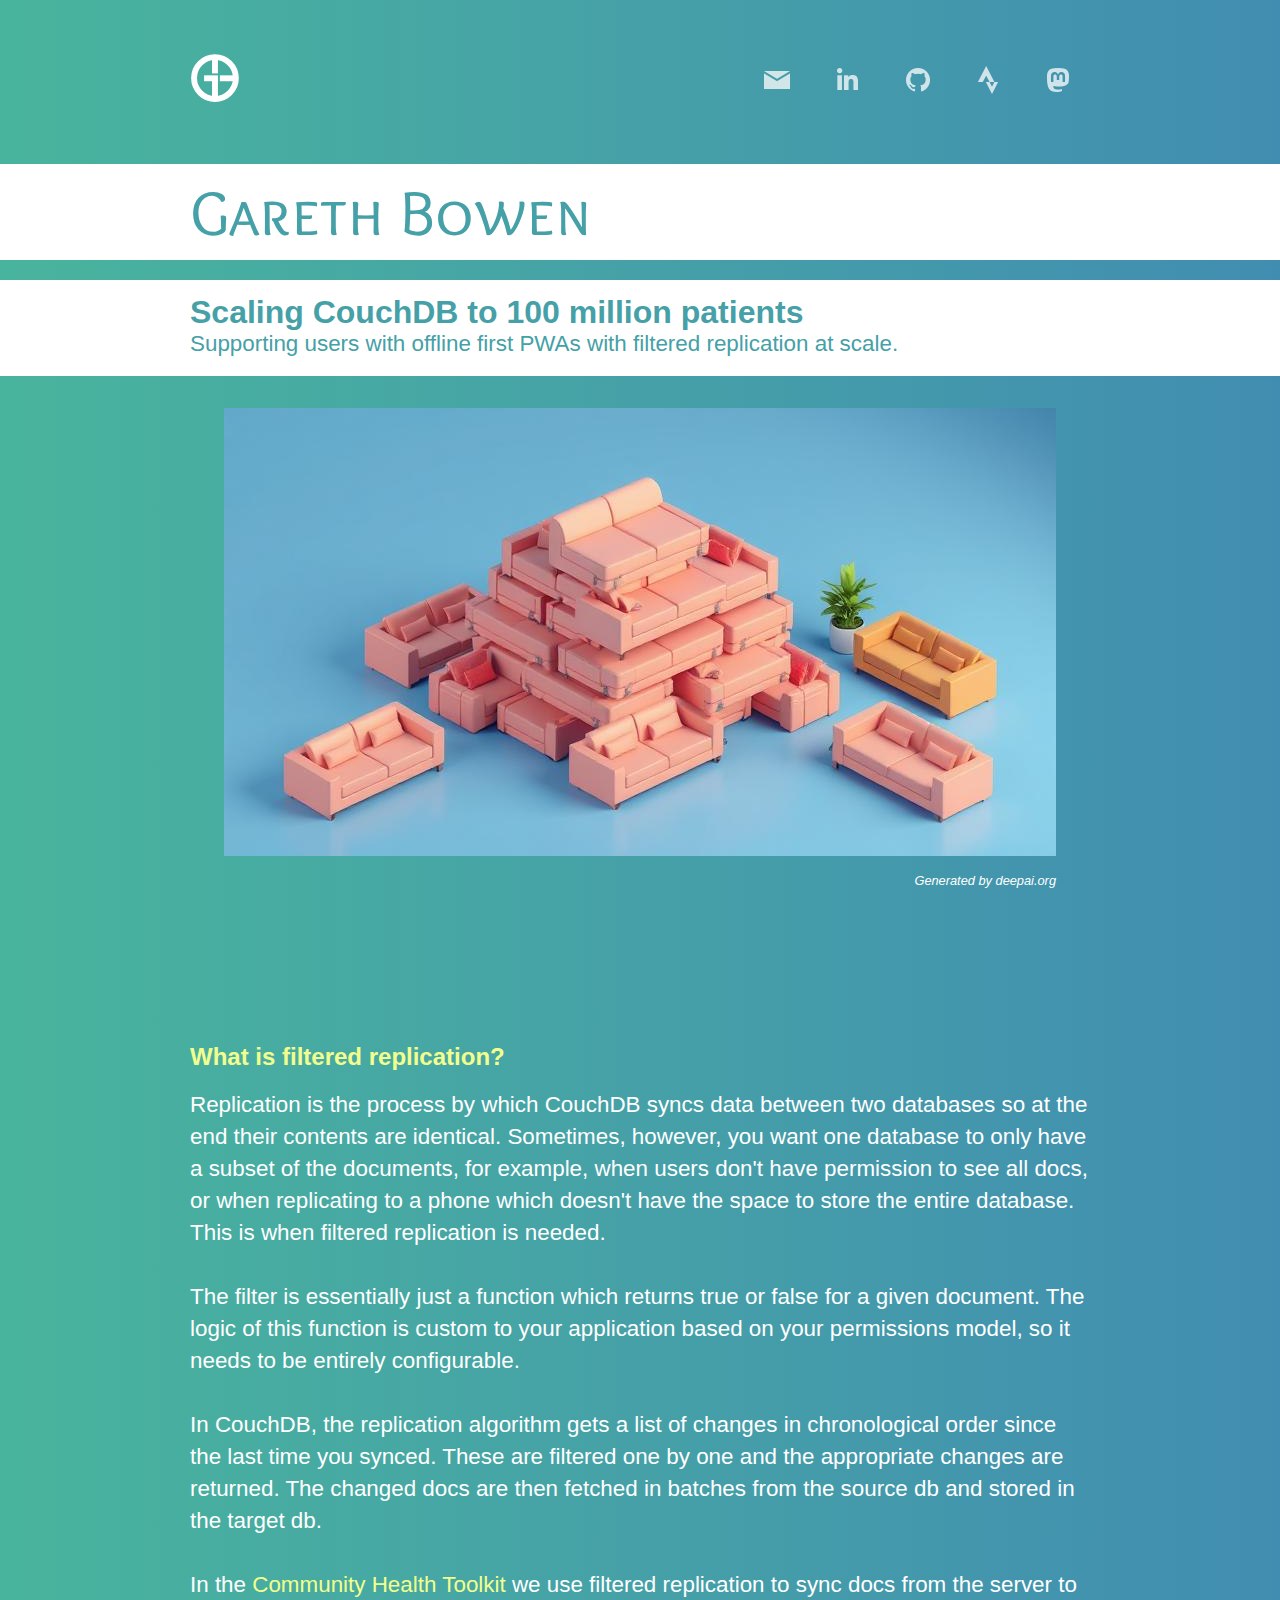
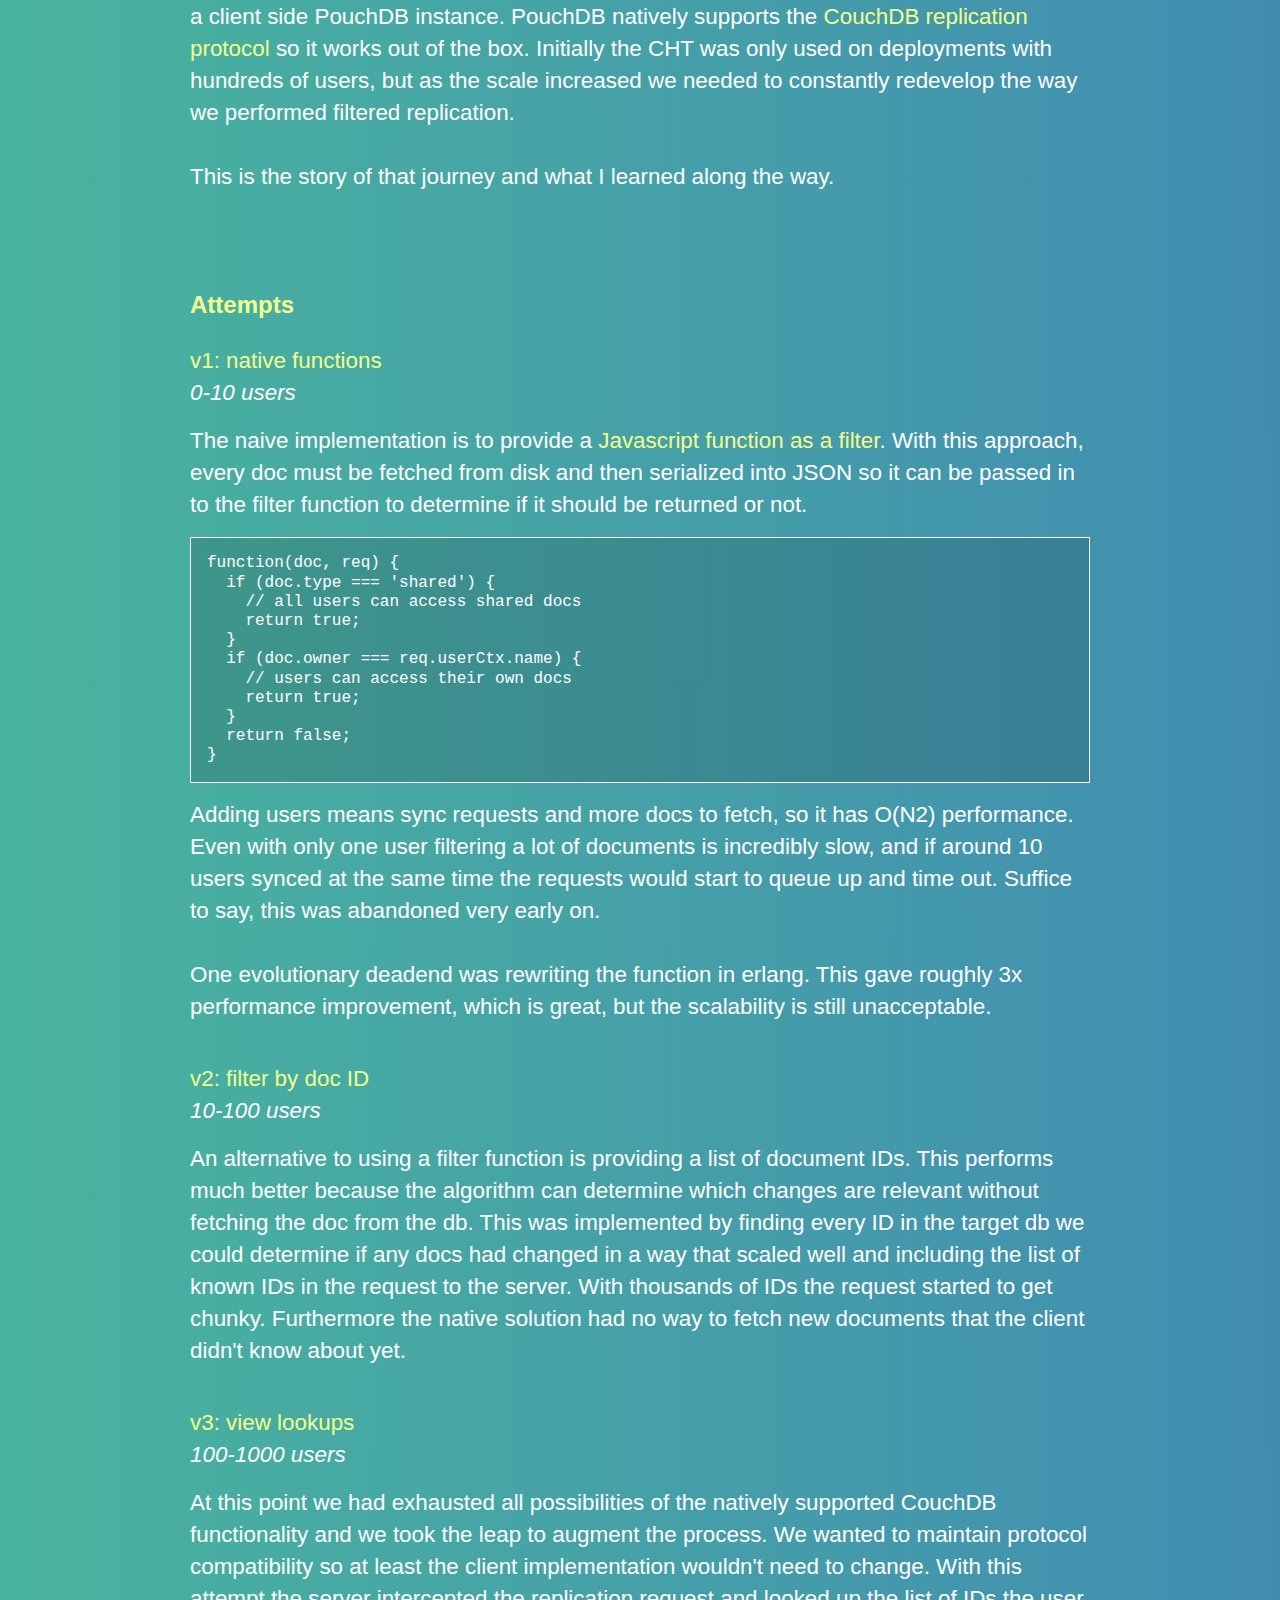
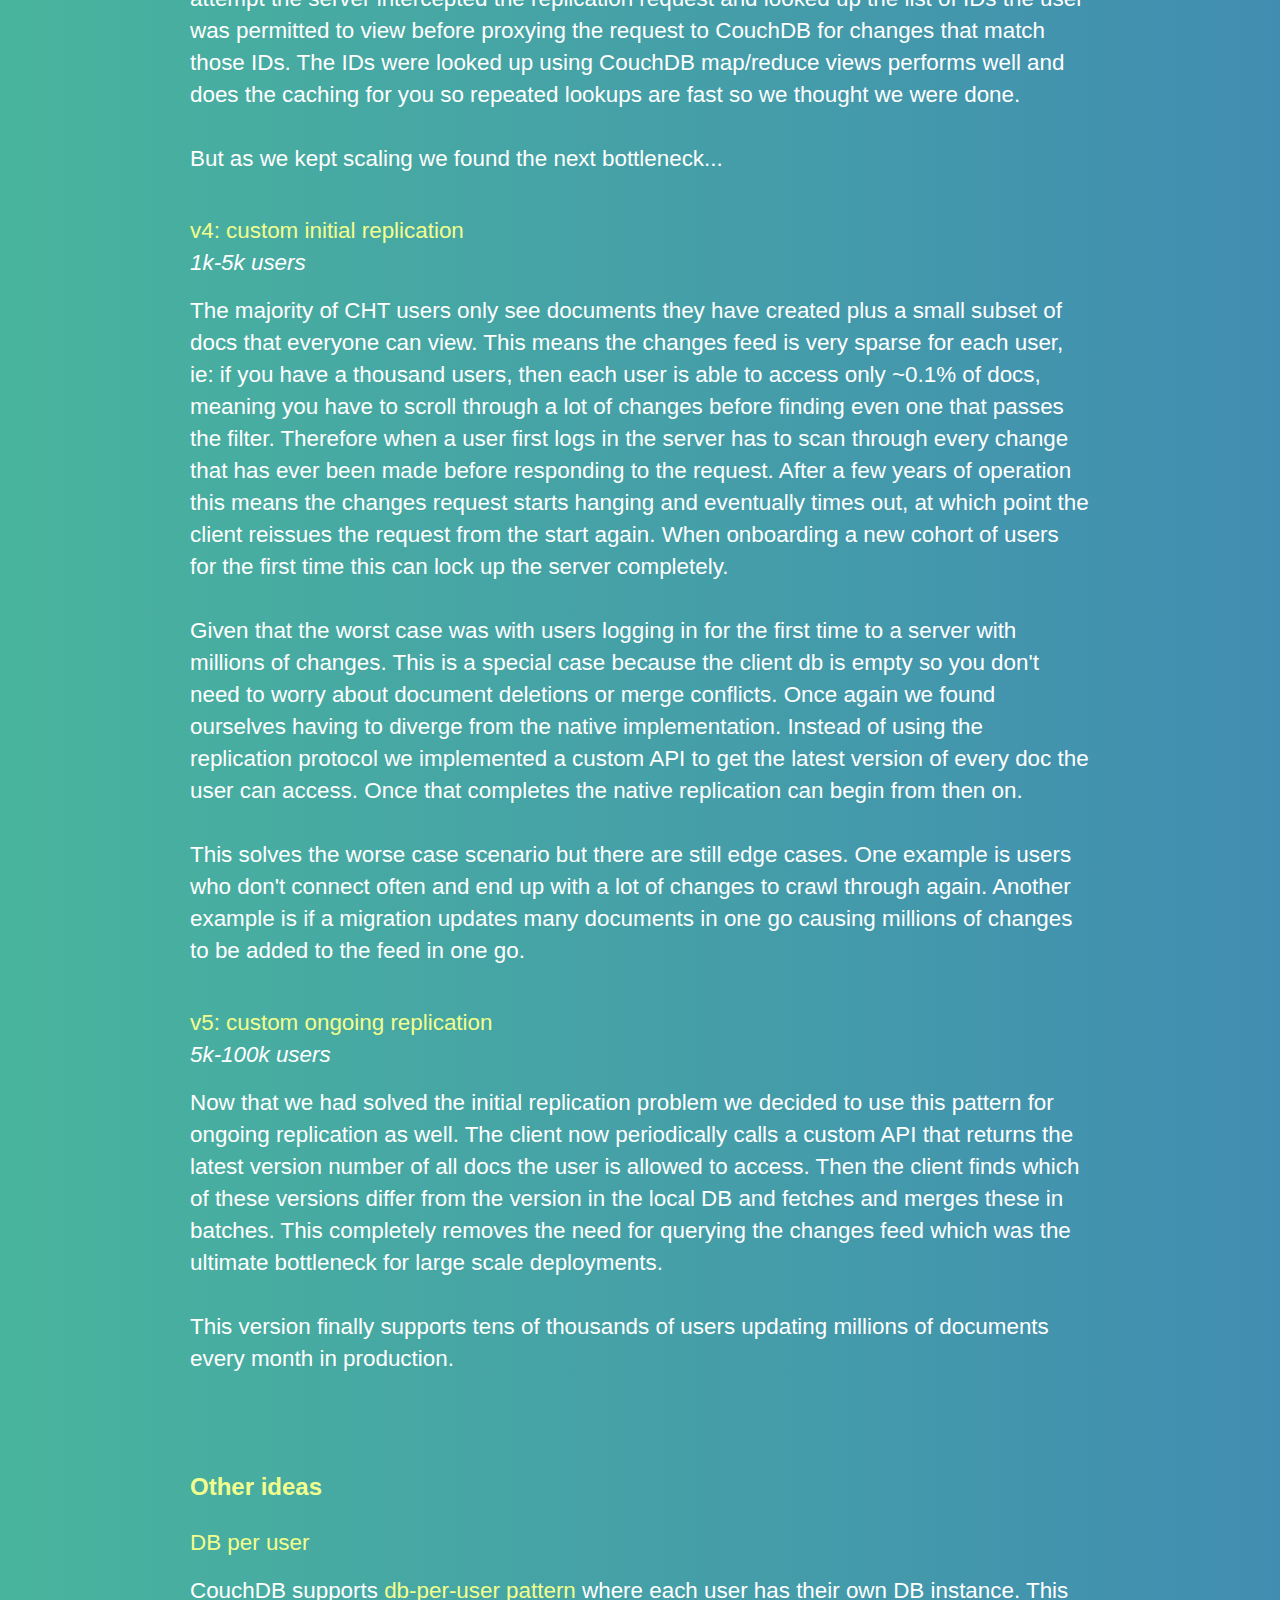
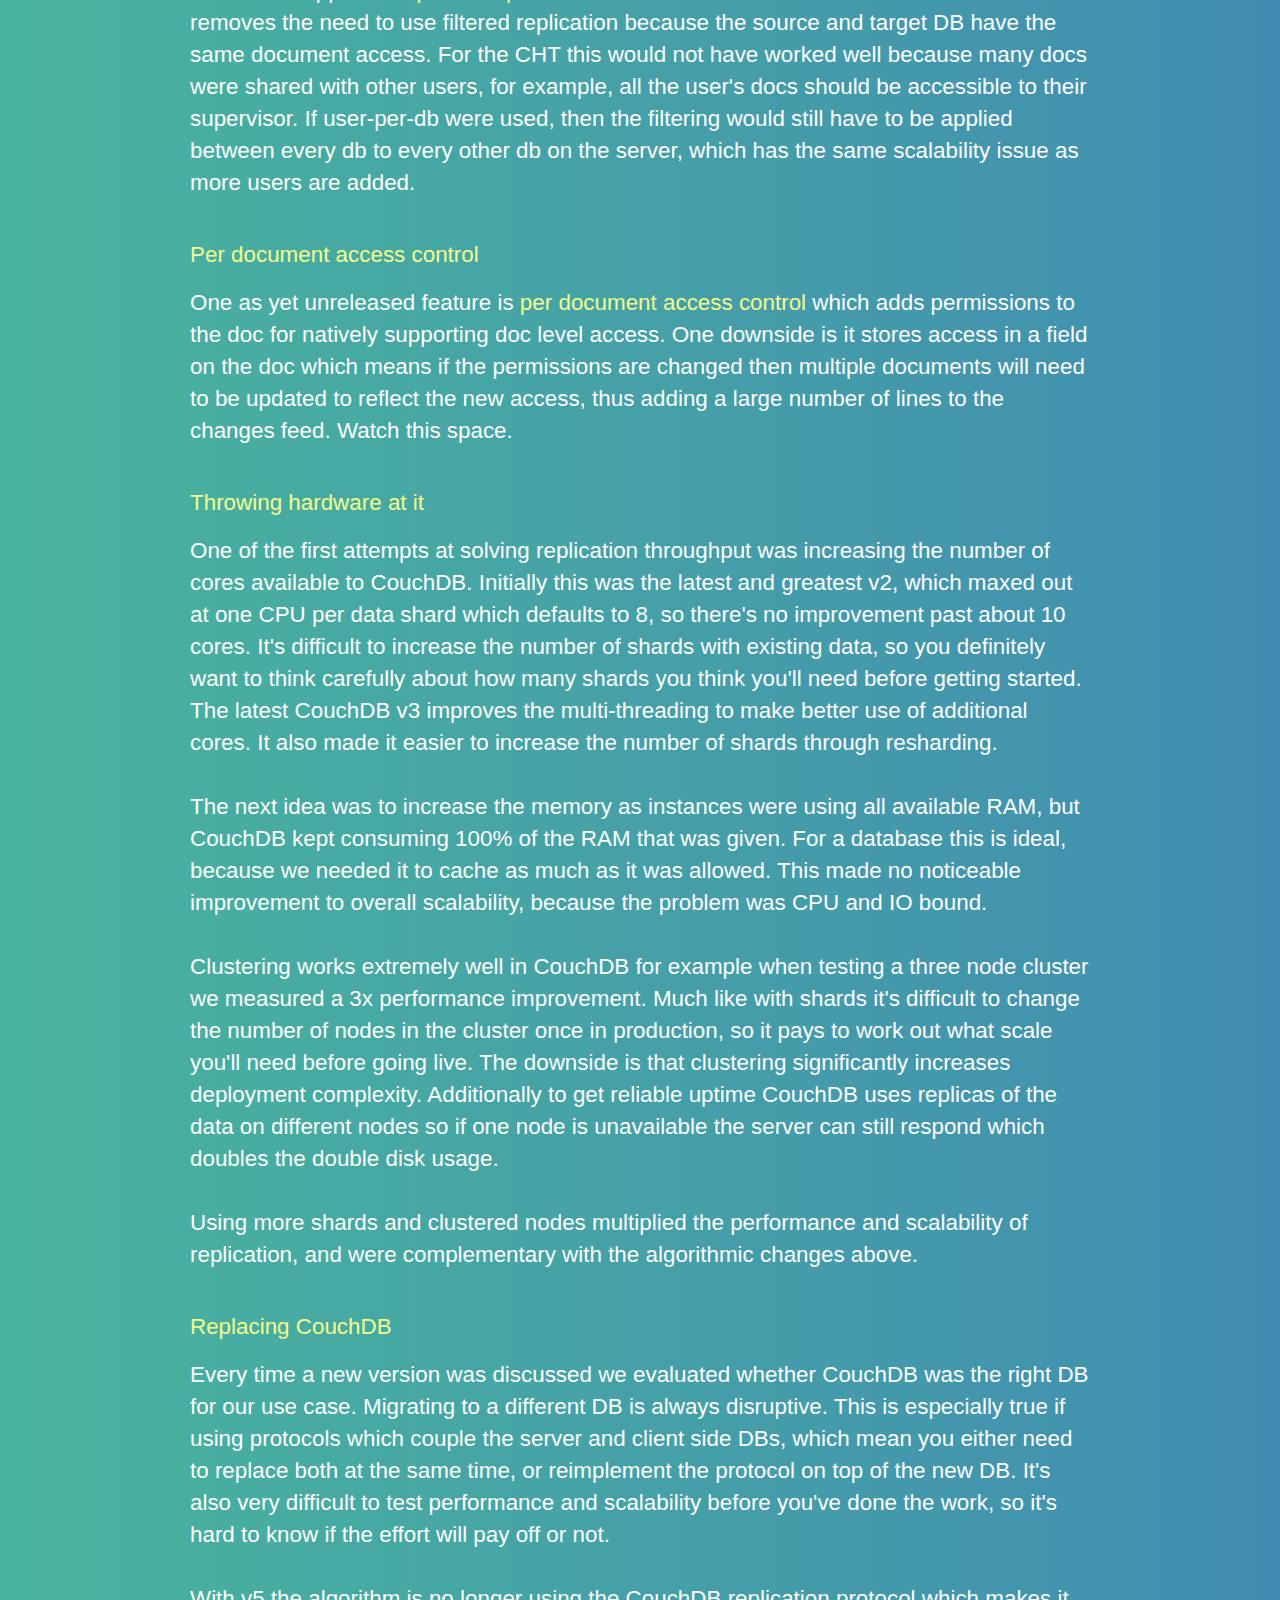
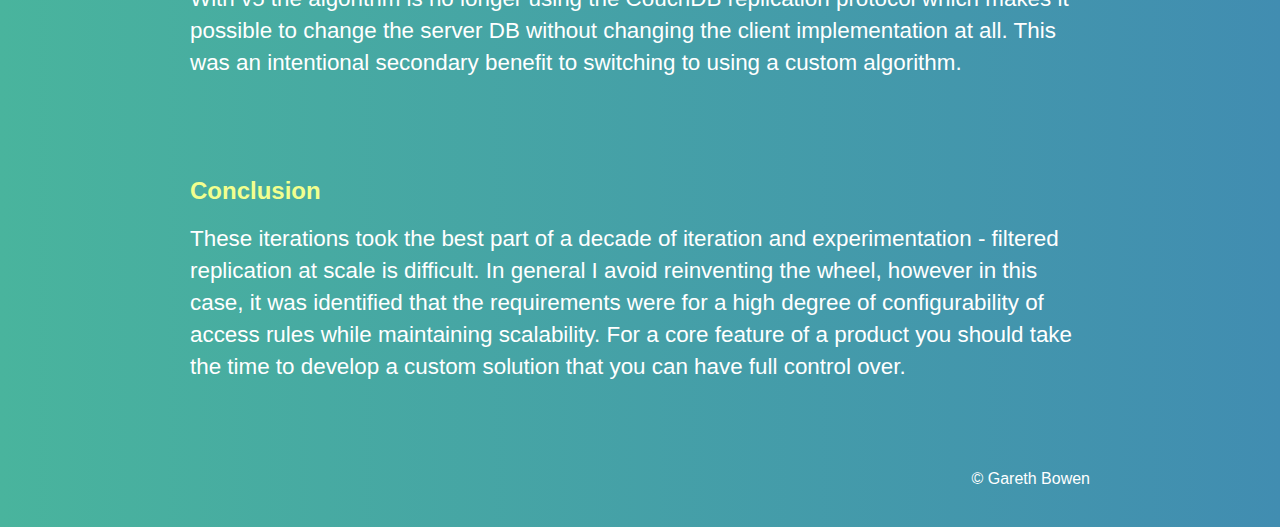
==== couchdb-filtered-replication.html @ 17ed6b32 "added couchdb blog post" ====
<!DOCTYPE html>
<html lang="en">
  <head>
    <meta charset="UTF-8">
    <meta name="viewport" content="width=device-width, initial-scale=1.0">
    <meta http-equiv="X-UA-Compatible" content="ie=edge">
    <title>Scaling CouchDB to 100 million patients - Gareth Bowen</title>
    <link rel="stylesheet" href="./style.css">
    <link rel="apple-touch-icon" sizes="180x180" href="./logo/apple-touch-icon.png">
    <link rel="icon" type="image/png" sizes="32x32" href="./logo/favicon-32x32.png">
    <link rel="icon" type="image/png" sizes="16x16" href="./logo/favicon-16x16.png">
    <link rel="manifest" href="./site.webmanifest">
    <link rel="preconnect" href="https://fonts.googleapis.com">
    <link rel="preconnect" href="https://fonts.gstatic.com" crossorigin>
    <link href="https://fonts.googleapis.com/css2?family=Overlock+SC&display=swap" rel="stylesheet">
  </head>
  <body>
    <div>
      <div class="contact">
        <div class="logo">
          <a href="https://gareth.nz"><img src="./logo/logo-white.svg" alt="Gareth Bowen" width="50" /></a>
        </div>
        <div class="social">
          <ul>
            <li><a href="mailto:gareth@bowenwebdesign.co.nz"><img src="./icons/icons8-email-64.png" width="32" height="32" alt="Email Gareth Bowen"/></a></li>
            <li><a href="https://www.linkedin.com/in/garethjbowen/"><img src="./icons/icons8-linkedin-64.png" width="32" height="32" alt="View Gareth Bowen LinkedIn profile"/></a></li>
            <li><a href="https://github.com/garethbowen"><img src="./icons/icons8-github-64.png" width="32" height="32" alt="See Gareth's software development at GitHub"/></a></li>
            <li><a href="https://www.strava.com/athletes/13372622"><img src="./icons/icons8-strava-64.png" width="32" height="32" alt="Follow Gareth on Strava"/></a></li>
            <li><a href="https://mastodon.nz/@garethbowen"><img src="./icons/icons8-mastodon-64.png" width="32" height="32" alt="Lurking on mastodon"/></a></li>
          </ul>
        </div>
      </div>
    </div>
    <div class="banner">
      <div>
        <h1>Gareth Bowen</h1>
      </div>
    </div>
    <div class="page-title">
      <div>
        <h2>Scaling CouchDB to 100 million patients</h2>
        <p>Supporting users with offline first PWAs with filtered replication at scale.</p>
      </div>
    </div>
    <div class="splash">
      <div>
        <img src="./photos/scaling-couch.jpg" alt="Scaling CouchDB banner">
        <p class="caption">Generated by deepai.org</p>
      </div>
    </div>
    <div>
      <div>
        <a id="what-is-filtered-replication" href="#what-is-filtered-replication"><h3>What is filtered replication?</h3></a>
        <p>Replication is the process by which CouchDB syncs data between two databases so at the end their contents are identical. Sometimes, however, you want one database to only have a subset of the documents, for example, when users don't have permission to see all docs, or when replicating to a phone which doesn't have the space to store the entire database. This is when filtered replication is needed.</p>
        <p>The filter is essentially just a function which returns true or false for a given document. The logic of this function is custom to your application based on your permissions model, so it needs to be entirely configurable.</p>
        <p>In CouchDB, the replication algorithm gets a list of changes in chronological order since the last time you synced. These are filtered one by one and the appropriate changes are returned. The changed docs are then fetched in batches from the source db and stored in the target db.</p>
        <p>In the <a href="https://github.com/medic/cht-core">Community Health Toolkit</a> we use filtered replication to sync docs from the server to a client side PouchDB instance. PouchDB natively supports the <a href="https://docs.couchdb.org/en/stable/replication/protocol.html">CouchDB replication protocol</a> so it works out of the box. Initially the CHT was only used on deployments with hundreds of users, but as the scale increased we needed to constantly redevelop the way we performed filtered replication.</p>
        <p>This is the story of that journey and what I learned along the way.</p>
        
        <a id="attempts" href="#attempts"><h3>Attempts</h3></a>
        
        <a id="native-functions" href="#native-functions"><h4>v1: native functions</h4></a>
        <em>0-10 users</em>
        <p>The naive implementation is to provide a <a href="https://docs.couchdb.org/en/stable/ddocs/ddocs.html#filter-functions">Javascript function as a filter</a>. With this approach, every doc must be fetched from disk and then serialized into JSON so it can be passed in to the filter function to determine if it should be returned or not.</p>
        <pre>function(doc, req) {
  if (doc.type === 'shared') {
    // all users can access shared docs
    return true;
  }
  if (doc.owner === req.userCtx.name) {
    // users can access their own docs
    return true;
  }
  return false;
}</pre>
        <p>Adding users means sync requests and more docs to fetch, so it has O(N2) performance. Even with only one user filtering a lot of documents is incredibly slow, and if around 10 users synced at the same time the requests would start to queue up and time out. Suffice to say, this was abandoned very early on.</p>
        <p>One evolutionary deadend was rewriting the function in erlang. This gave roughly 3x performance improvement, which is great, but the scalability is still unacceptable.</p>
        
        <a id="filter-by-doc-id" href="#filter-by-doc-id"><h4>v2: filter by doc ID</h4></a>
        <em>10-100 users</em>
        <p>An alternative to using a filter function is providing a list of document IDs. This performs much better because the algorithm can determine which changes are relevant without fetching the doc from the db. This was implemented by finding every ID in the target db we could determine if any docs had changed in a way that scaled well and including the list of known IDs in the request to the server. With thousands of IDs the request started to get chunky. Furthermore the native solution had no way to fetch new documents that the client didn't know about yet.</p>
                
        <a id="view-lookups" href="#view-lookups"><h4>v3: view lookups</h4></a>
        <em>100-1000 users</em>
        <p>At this point we had exhausted all possibilities of the natively supported CouchDB functionality and we took the leap to augment the process. We wanted to maintain protocol compatibility so at least the client implementation wouldn't need to change. With this attempt the server intercepted the replication request and looked up the list of IDs the user was permitted to view before proxying the request to CouchDB for changes that match those IDs. The IDs were looked up using CouchDB map/reduce views performs well and does the caching for you so repeated lookups are fast so we thought we were done.</p>
        <p>But as we kept scaling we found the next bottleneck...</p>
                
        <a id="custom-initial-replication" href="#custom-initial-replication"><h4>v4: custom initial replication</h4></a>
        <em>1k-5k users</em>
        <p>The majority of CHT users only see documents they have created plus a small subset of docs that everyone can view. This means the changes feed is very sparse for each user, ie: if you have a thousand  users, then each user is able to access only ~0.1% of docs, meaning you have to scroll through a lot of changes before finding even one that passes the filter. Therefore when a user first logs in the server has to scan through every change that has ever been made before responding to the request. After a few years of operation this means the changes request starts hanging and eventually times out, at which point the client reissues the request from the start again. When onboarding a new cohort of users for the first time this can lock up the server completely.</p>
        <p>Given that the worst case was with users logging in for the first time to a server with millions of changes. This is a special case because the client db is empty so you don't need to worry about document deletions or merge conflicts. Once again we found ourselves having to diverge from the native implementation. Instead of using the replication protocol we implemented a custom API to get the latest version of every doc the user can access. Once that completes the native replication can begin from then on.</p>
        <p>This solves the worse case scenario but there are still edge cases. One example is users who don't connect often and end up with a lot of changes to crawl through again. Another example is if a migration updates many documents in one go causing millions of changes to be added to the feed in one go.</p>
        
        <a id="custom-ongoing-replication" href="#custom-ongoing-replication"><h4>v5: custom ongoing replication</h4></a>
        <em>5k-100k users</em>
        <p>Now that we had solved the initial replication problem we decided to use this pattern for ongoing replication as well. The client now periodically calls a custom API that returns the latest version number of all docs the user is allowed to access. Then the client finds which of these versions differ from the version in the local DB and fetches and merges these in batches. This completely removes the need for querying the changes feed which was the ultimate bottleneck for large scale deployments.</p>
        <p>This version finally supports tens of thousands of users updating millions of documents every month in production.</p>

        <a id="other-ideas" href="#other-ideas"><h3>Other ideas</h3></a>
        
        <a id="db-per-user" href="#db-per-user"><h4>DB per user</h4></a>
        <p>CouchDB supports <a href="https://docs.couchdb.org/en/stable/config/couch-peruser.html">db-per-user pattern</a> where each user has their own DB instance. This removes the need to use filtered replication because the source and target DB have the same document access. For the CHT this would not have worked well because many docs were shared with other users, for example, all the user's docs should be accessible to their supervisor. If user-per-db were used, then the filtering would still have to be applied between every db to every other db on the server, which has the same scalability issue as more users are added.</p>

        <a id="per-document-access-control" href="#per-document-access-control"><h4>Per document access control</h4></a>
        <p>One as yet unreleased feature is <a href="https://github.com/apache/couchdb/issues/1524">per document access control</a> which adds permissions to the doc for natively supporting doc level access. One downside is it stores access in a field on the doc which means if the permissions are changed then multiple documents will need to be updated to reflect the new access, thus adding a large number of lines to the changes feed. Watch this space.</p>

        <a id="throwing-hardware-at-it" href="#throwing-hardware-at-it"><h4>Throwing hardware at it</h4></a>
        <p>One of the first attempts at solving replication throughput was increasing the number of cores available to CouchDB. Initially this was the latest and greatest v2, which maxed out at one CPU per data shard which defaults to 8, so there's no improvement past about 10 cores. It's difficult to increase the number of shards with existing data, so you definitely want to think carefully about how many shards you think you'll need before getting started. The latest CouchDB v3 improves the multi-threading to make better use of additional cores. It also made it easier to increase the number of shards through resharding.</p>
        <p>The next idea was to increase the memory as instances were using all available RAM, but CouchDB kept consuming 100% of the RAM that was given. For a database this is ideal, because we needed it to cache as much as it was allowed. This made no noticeable improvement to overall scalability, because the problem was CPU and IO bound.</p>
        <p>Clustering works extremely well in CouchDB for example when testing a three node cluster we measured a 3x performance improvement. Much like with shards it's difficult to change the number of nodes in the cluster once in production, so it pays to work out what scale you'll need before going live. The downside is that clustering significantly increases deployment complexity. Additionally to get reliable uptime CouchDB uses replicas of the data on different nodes so if one node is unavailable the server can still respond which doubles the double disk usage.</p>
        <p>Using more shards and clustered nodes multiplied the performance and scalability of replication, and were complementary with the algorithmic changes above.</p>

        <a id="replacing-couchdb" href="#replacing-couchdb"><h4>Replacing CouchDB</h4></a>
        <p>Every time a new version was discussed we evaluated whether CouchDB was the right DB for our use case. Migrating to a different DB is always disruptive. This is especially true if using protocols which couple the server and client side DBs, which mean you either need to replace both at the same time, or reimplement the protocol on top of the new DB. It's also very difficult to test performance and scalability before you've done the work, so it's hard to know if the effort will pay off or not.</p>
        <p>With v5 the algorithm is no longer using the CouchDB replication protocol which makes it possible to change the server DB without changing the client implementation at all. This was an intentional secondary benefit to switching to using a custom algorithm.</p>

        <a id="conclusion" href="#conclusion"><h3>Conclusion</h3></a>
        <p>These iterations took the best part of a decade of iteration and experimentation - filtered replication at scale is difficult. In general I avoid reinventing the wheel, however in this case, it was identified that the requirements were for a high degree of configurability of access rules while maintaining scalability. For a core feature of a product you should take the time to develop a custom solution that you can have full control over.</p>
      </div>
    </div>
    <div class="footer">
      <div>
        &copy; Gareth Bowen
      </div>
    </div>
  </body>
</html>
---- style.css ----
html, body, div, span, applet, object, iframe,
h1, h2, h3, h4, h5, h6, p, blockquote, pre,
a, abbr, acronym, address, big, cite, code,
del, dfn, em, img, ins, kbd, q, s, samp,
small, strike, strong, sub, sup, tt, var,
b, u, i, center,
dl, dt, dd, ol, ul, li,
fieldset, form, label, legend,
table, caption, tbody, tfoot, thead, tr, th, td,
article, aside, canvas, details, embed, 
figure, figcaption, footer, header, hgroup, 
menu, nav, output, ruby, section, summary,
time, mark, audio, video {
	margin: 0;
	padding: 0;
	border: 0;
	font-size: 100%;
	font: inherit;
	vertical-align: baseline;
}
/* HTML5 display-role reset for older browsers */
article, aside, details, figcaption, figure, 
footer, header, hgroup, menu, nav, section {
	display: block;
}
body {
	line-height: 1;
}
ol, ul {
	list-style: none;
}
blockquote, q {
	quotes: none;
}
blockquote:before, blockquote:after,
q:before, q:after {
	content: '';
	content: none;
}
table {
	border-collapse: collapse;
	border-spacing: 0;
}

body {
  font-family: 'Lucida Sans', 'Lucida Sans Regular', 'Lucida Grande', 'Lucida Sans Unicode', Geneva, Verdana, sans-serif;
  line-height: 2rem;
  font-size: 1.4rem;
  background: #45A0A7;
  background: linear-gradient(90deg, #49B49D 0%, #418DB1 100%);
  color: #FFF;
}

.banner h1 {
  font-size: 4rem;
  font-family: "Overlock SC", serif;
  font-weight: 400;
  font-style: normal;
}

a {
  color: #f2ff8e;
}

h2,
h3 {
  font-weight: bold;
}

h2 {
  margin-top: 2rem;
  font-size: 2rem;
}

h3 {
  margin-top: 5rem;
  font-size: 1.5rem;
}

h4 {
  margin-top: 1.5rem;
}

em {
  font-style: italic;
}

pre {
  background-color: #0002;
  font-family: 'Courier New', Courier, monospace;
  padding: 1rem;
  font-size: 1rem;
  line-height: 1.2rem;
  border: 1px solid #fff;
  overflow-x: scroll;
}

a {
  text-decoration: none;
  outline : none;
}

a:hover {
  text-decoration: underline;
}

p,
ul {
  padding: 1rem 0;
}

body > div > div {
  max-width: 900px;
  margin: 0 auto;
  padding: 2rem;
}

div.banner,
div.page-title {
  background-color: #FFF;
  color: #45A0A7;
}

.section {
  border-top: 10px solid #fff;
}

div.page-title {
  margin-top: 20px;
}

div.page-title > div {
  padding: 1rem 2rem;
}

div.page-title h2 {
  margin-top: 0;
}

div.page-title p {
  padding: 0;
}

.full-width div {
  margin: 0;
  padding: 0;
  line-height: 0;
  max-width: 100%;
  max-height: 400px;
  overflow: hidden;
}

.full-width img {
  max-width: 100%;
}

.splash {
  text-align: center;
}

.splash > div {
  display: inline-block;
}

.splash img {
  max-width: 100%;
}

.splash .caption {
  font-style: italic;
  font-size: 0.8rem;
  text-align: right;
  padding: 0;
}

.contact {
  display: flex;
  justify-content: space-between;
  flex-wrap: wrap;
  align-items: center;
}

.social {
  text-align: right;
  padding: 0;
  line-height: 1;
}

.social li {
  display: inline-block;
}

.social img {
  opacity: 75%;
  margin: 1rem;
}

.social a:hover img {
  transition: all 200ms ease;
  opacity: 100%;
}

.footer {
  text-align: right;
  font-size: 1rem;
}

@media (max-width: 500px) {
  body > div > div {
    padding: 1rem;
  }
  body > div.banner > div {
    padding: 2rem 1rem;
  }
  .banner h1 {
    font-size: 3rem;
  }
  .social img {
    margin: 0.4rem;
  }
}
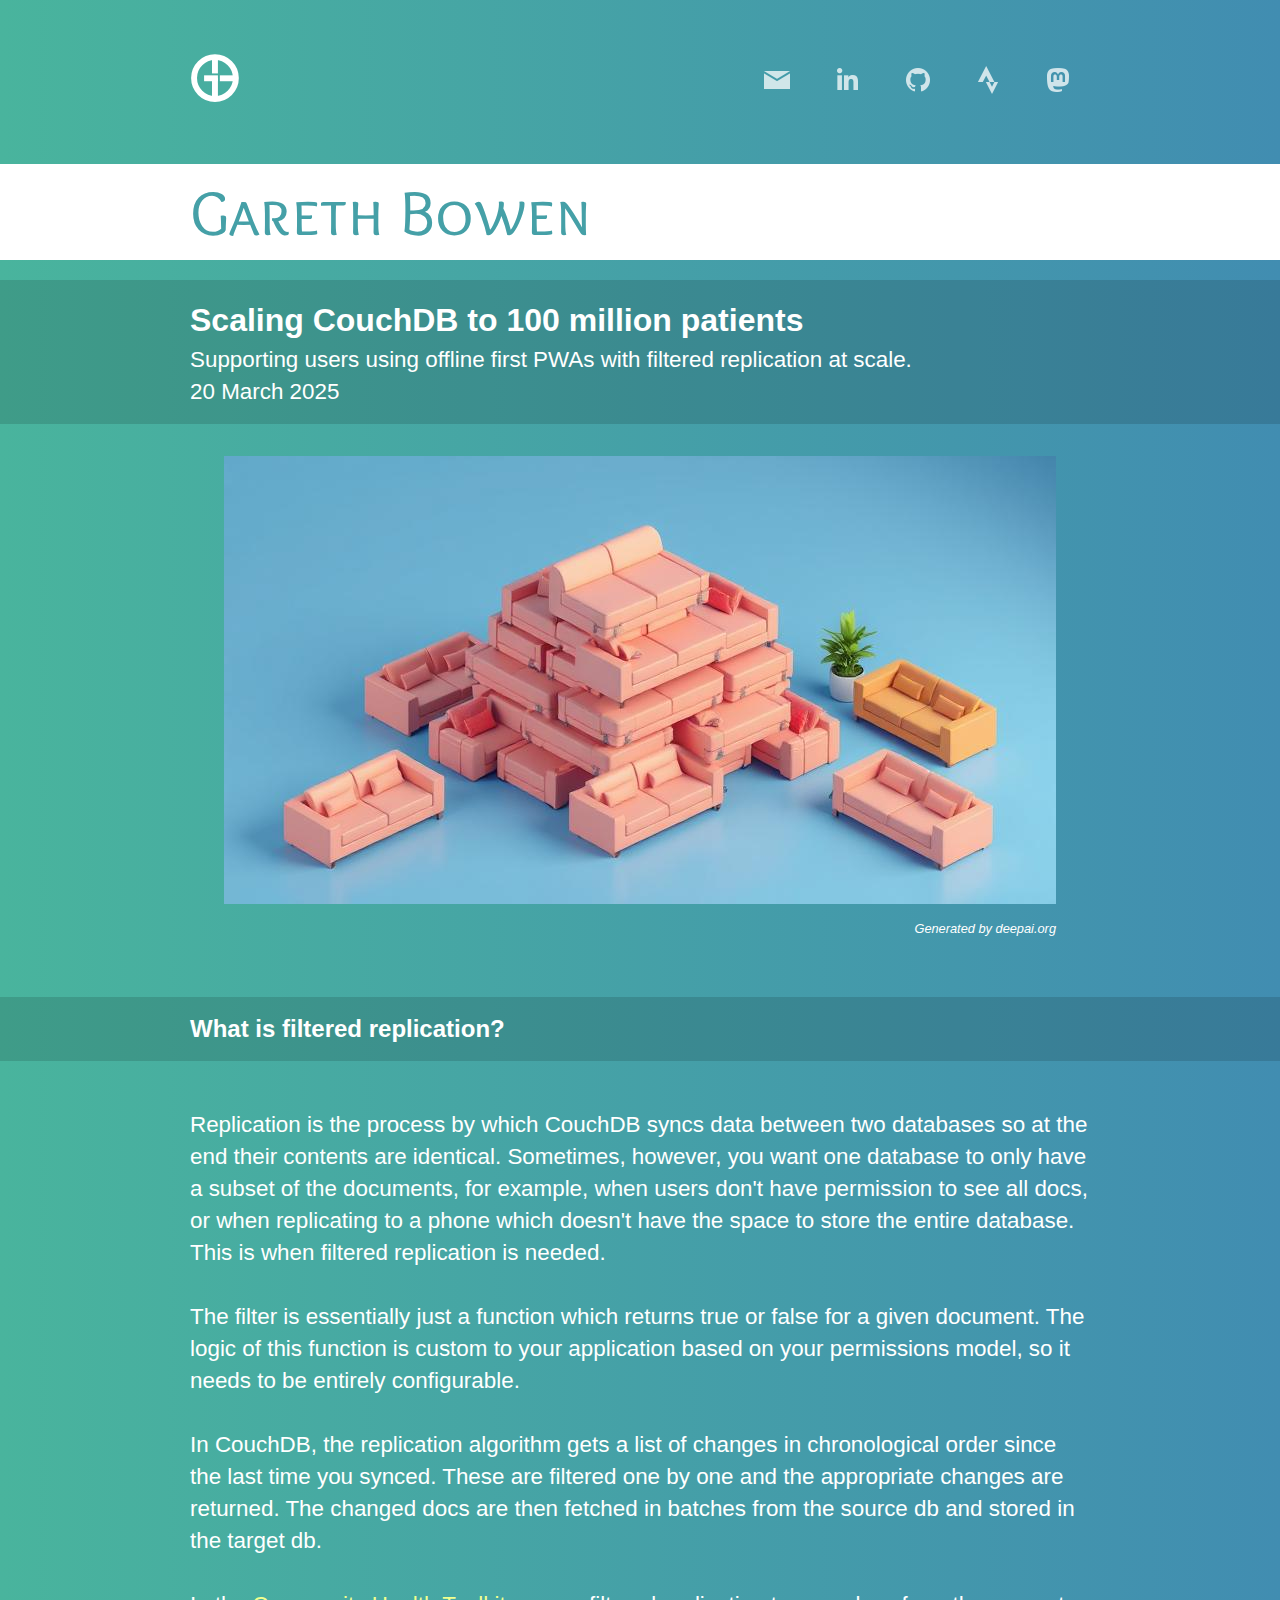
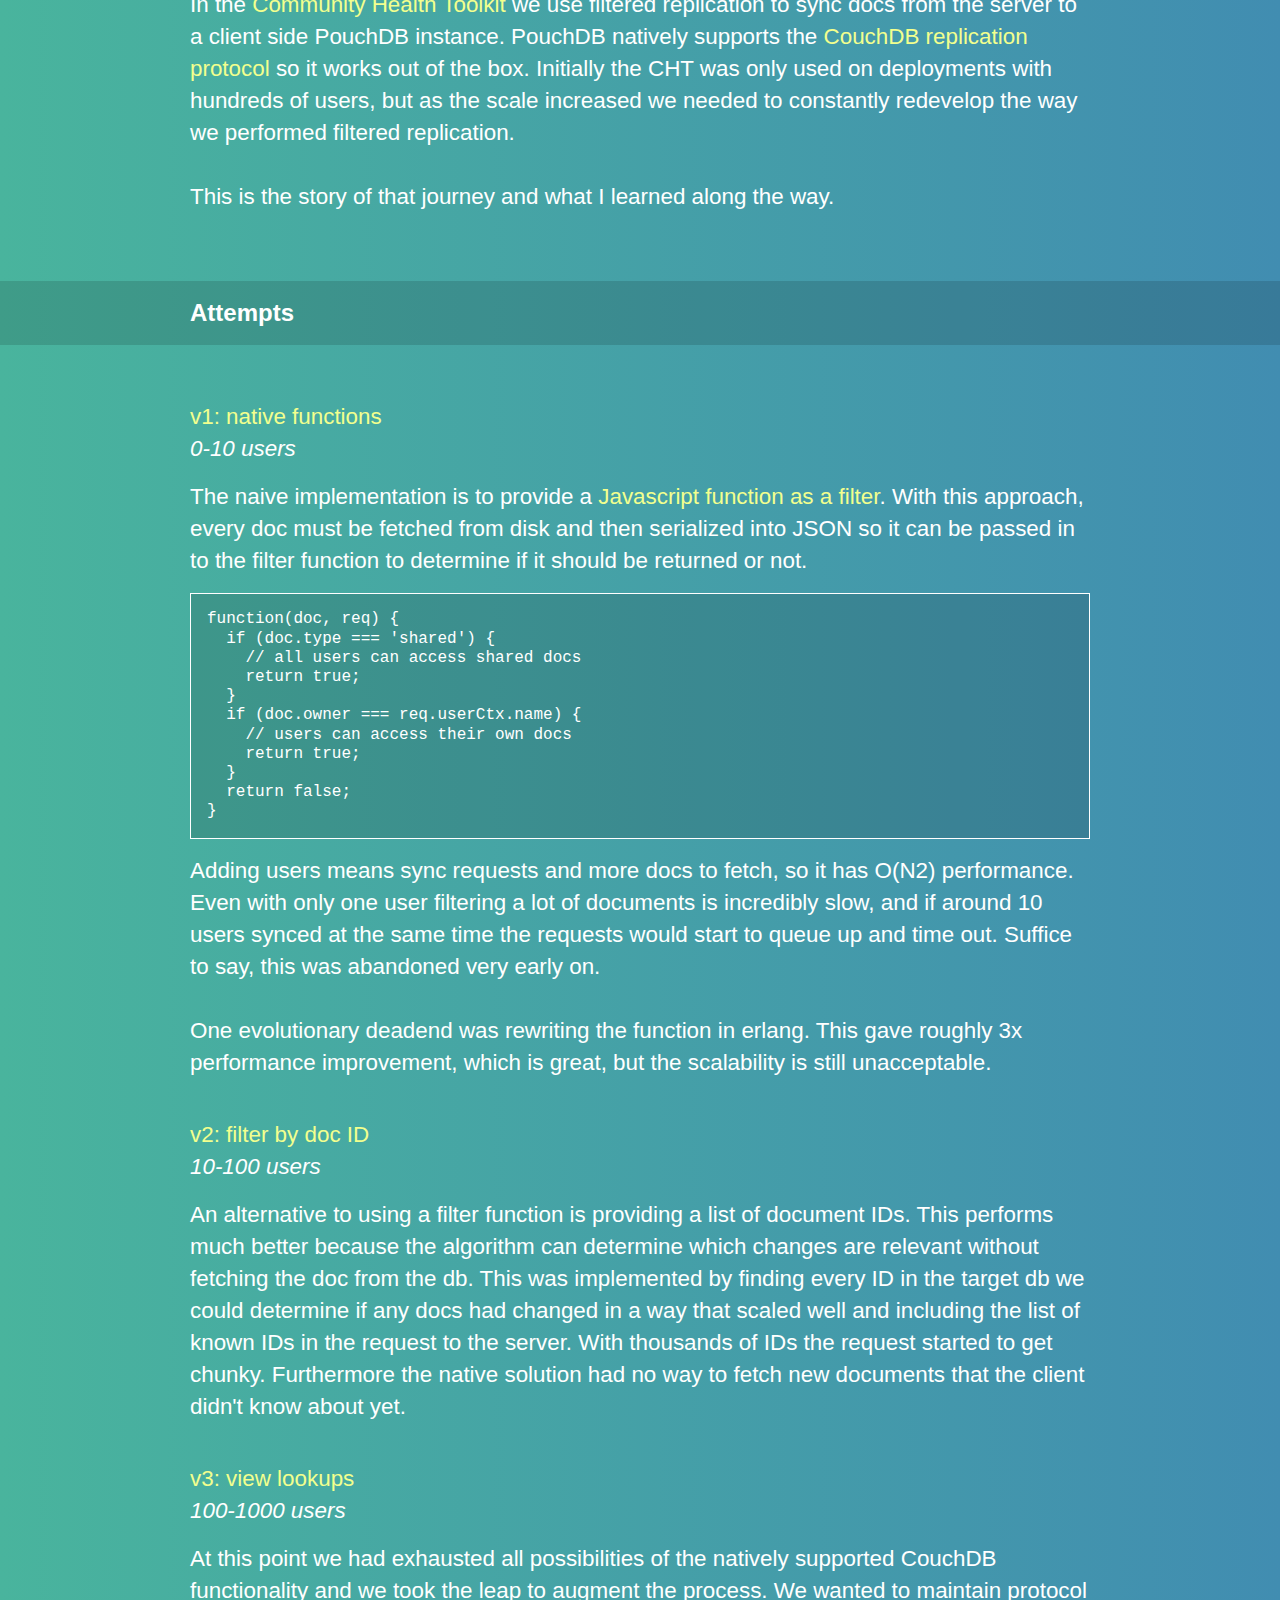
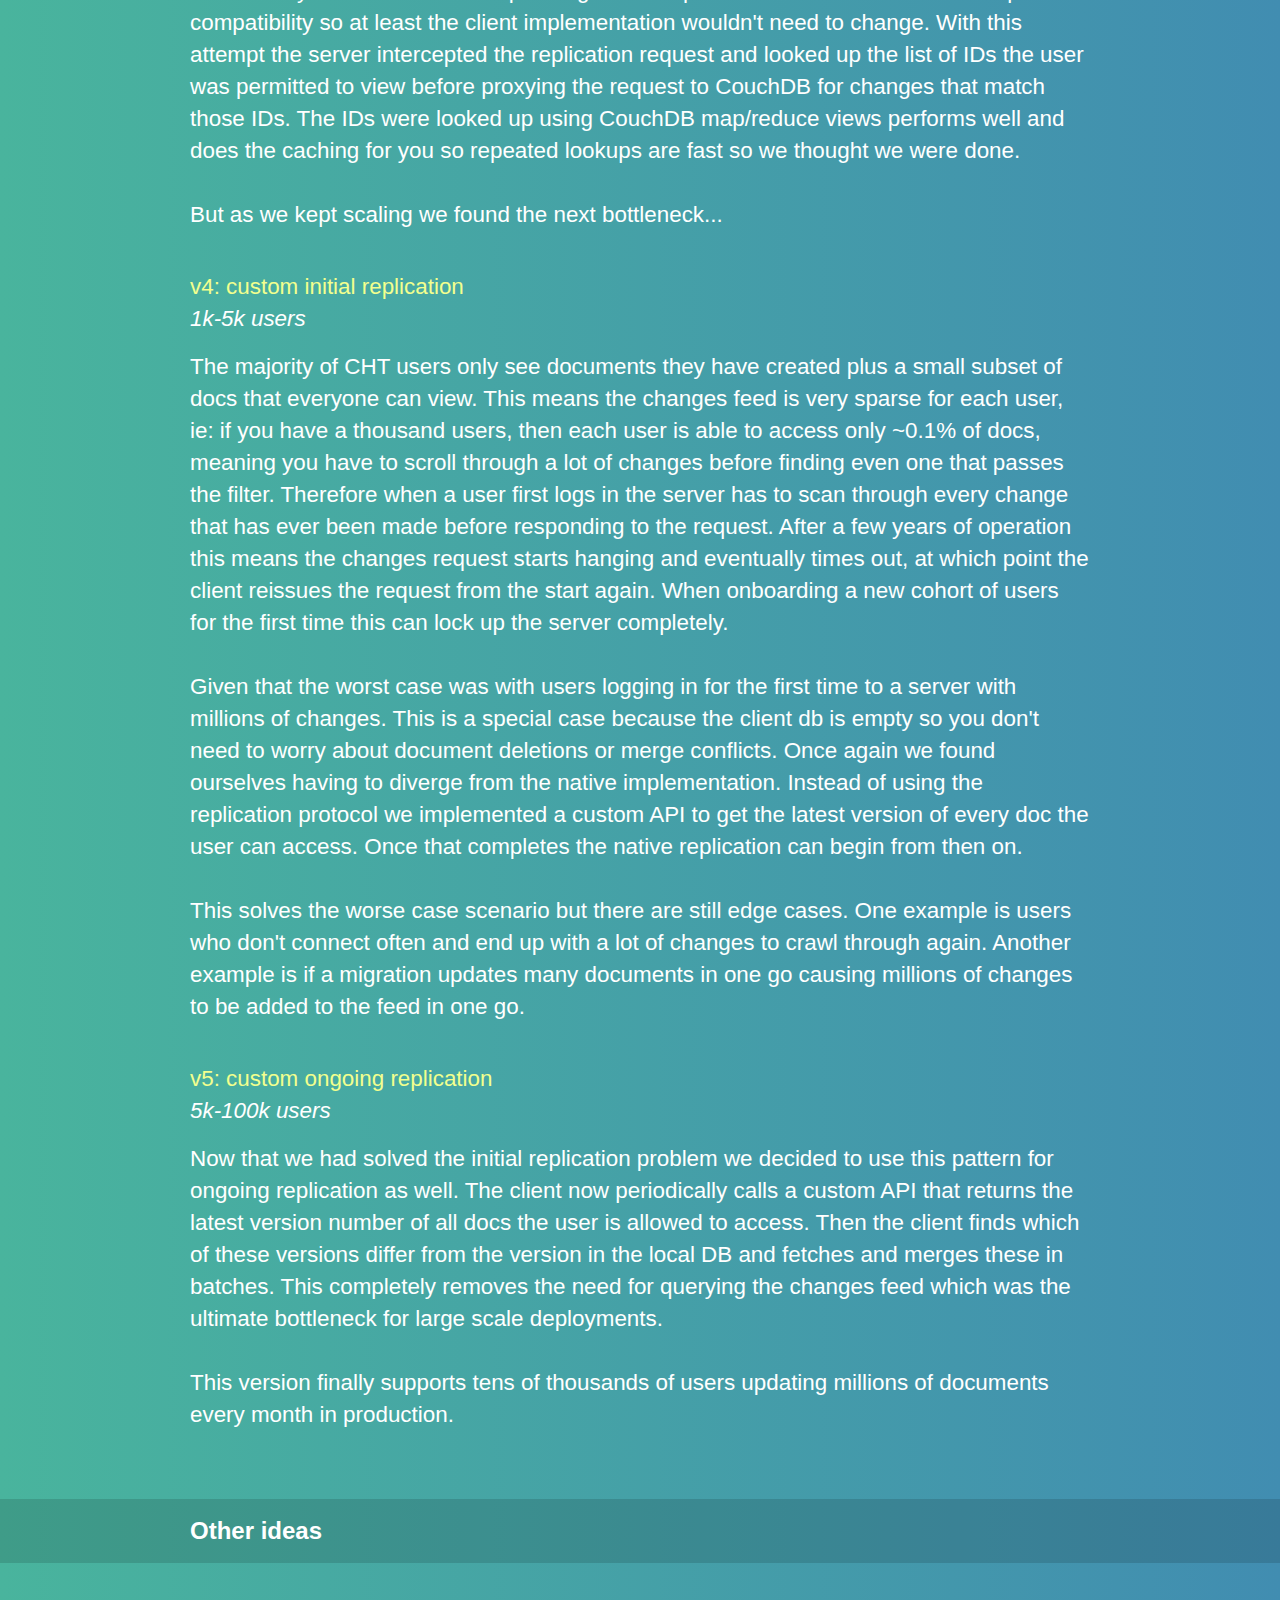
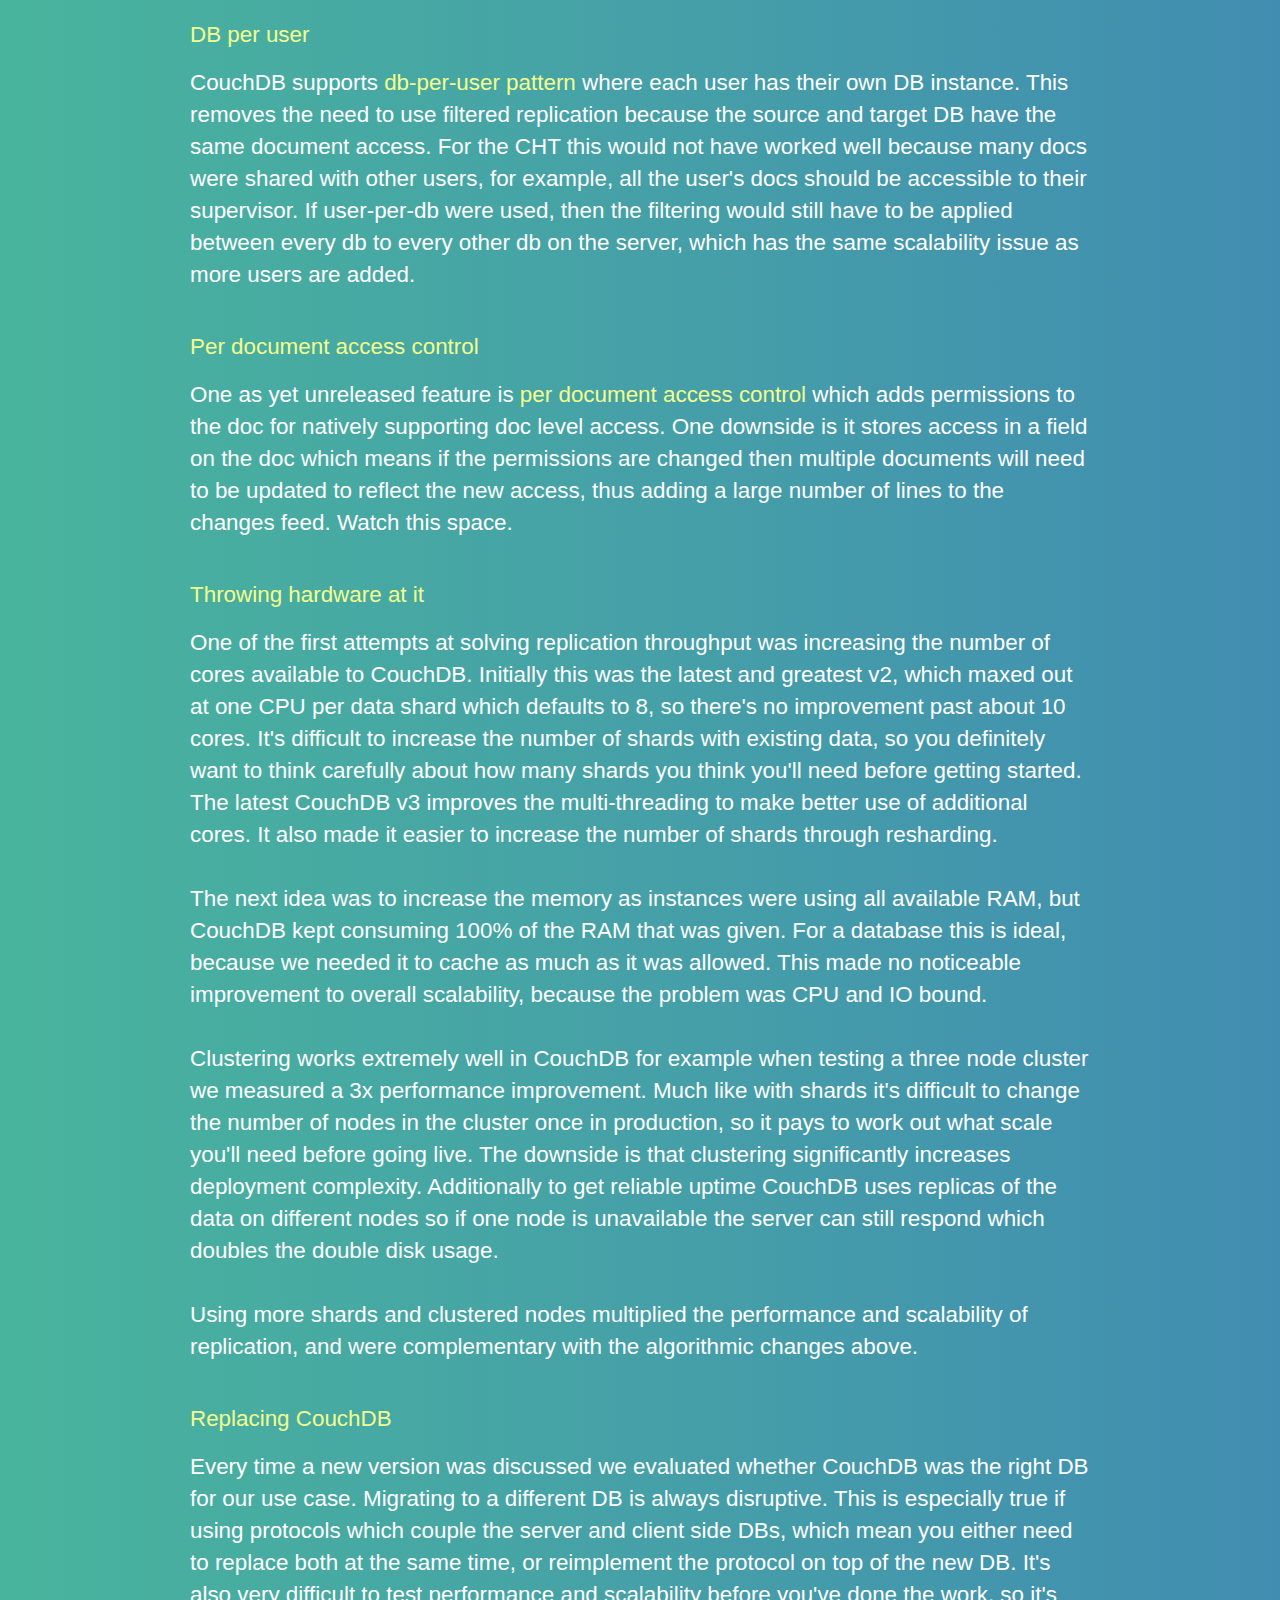
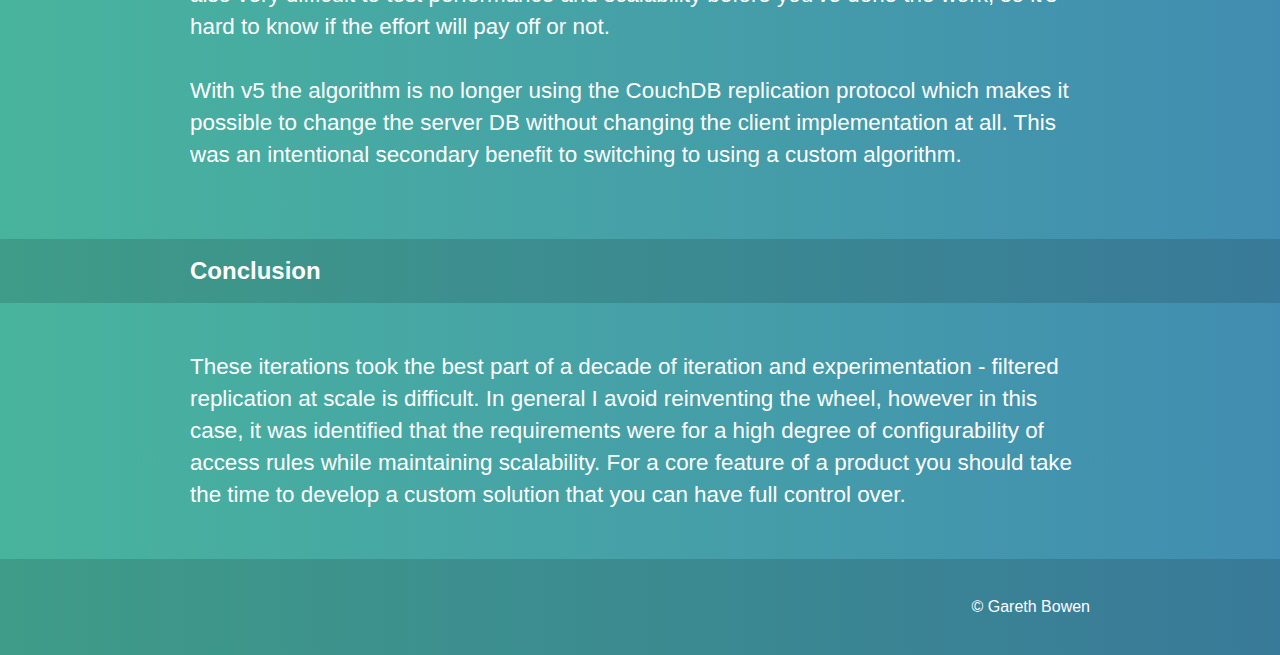
==== commit 206e154b: "add date to blog, and clean up styling some more" ====
--- a/couchdb-filtered-replication.html
+++ b/couchdb-filtered-replication.html
@@ -36,10 +36,11 @@
         <h1>Gareth Bowen</h1>
       </div>
     </div>
-    <div class="page-title">
+    <div class="section-title">
       <div>
         <h2>Scaling CouchDB to 100 million patients</h2>
-        <p>Supporting users with offline first PWAs with filtered replication at scale.</p>
+        <p>Supporting users using offline first PWAs with filtered replication at scale.</p>
+        <p>20 March 2025</p>
       </div>
     </div>
     <div class="splash">
@@ -48,17 +49,27 @@
         <p class="caption">Generated by deepai.org</p>
       </div>
     </div>
+    <div class="section-title">
+      <div>
+        <a id="what-is-filtered-replication" href="#what-is-filtered-replication"><h3>What is filtered replication?</h3></a>
+      </div>
+    </div>
     <div>
       <div>
-        <a id="what-is-filtered-replication" href="#what-is-filtered-replication"><h3>What is filtered replication?</h3></a>
         <p>Replication is the process by which CouchDB syncs data between two databases so at the end their contents are identical. Sometimes, however, you want one database to only have a subset of the documents, for example, when users don't have permission to see all docs, or when replicating to a phone which doesn't have the space to store the entire database. This is when filtered replication is needed.</p>
         <p>The filter is essentially just a function which returns true or false for a given document. The logic of this function is custom to your application based on your permissions model, so it needs to be entirely configurable.</p>
         <p>In CouchDB, the replication algorithm gets a list of changes in chronological order since the last time you synced. These are filtered one by one and the appropriate changes are returned. The changed docs are then fetched in batches from the source db and stored in the target db.</p>
         <p>In the <a href="https://github.com/medic/cht-core">Community Health Toolkit</a> we use filtered replication to sync docs from the server to a client side PouchDB instance. PouchDB natively supports the <a href="https://docs.couchdb.org/en/stable/replication/protocol.html">CouchDB replication protocol</a> so it works out of the box. Initially the CHT was only used on deployments with hundreds of users, but as the scale increased we needed to constantly redevelop the way we performed filtered replication.</p>
         <p>This is the story of that journey and what I learned along the way.</p>
-        
+      </div>
+    </div>
+    <div class="section-title">
+      <div>
         <a id="attempts" href="#attempts"><h3>Attempts</h3></a>
-        
+      </div>
+    </div>
+    <div>
+      <div>
         <a id="native-functions" href="#native-functions"><h4>v1: native functions</h4></a>
         <em>0-10 users</em>
         <p>The naive implementation is to provide a <a href="https://docs.couchdb.org/en/stable/ddocs/ddocs.html#filter-functions">Javascript function as a filter</a>. With this approach, every doc must be fetched from disk and then serialized into JSON so it can be passed in to the filter function to determine if it should be returned or not.</p>
@@ -95,9 +106,15 @@
         <em>5k-100k users</em>
         <p>Now that we had solved the initial replication problem we decided to use this pattern for ongoing replication as well. The client now periodically calls a custom API that returns the latest version number of all docs the user is allowed to access. Then the client finds which of these versions differ from the version in the local DB and fetches and merges these in batches. This completely removes the need for querying the changes feed which was the ultimate bottleneck for large scale deployments.</p>
         <p>This version finally supports tens of thousands of users updating millions of documents every month in production.</p>
-
+      </div>
+    </div>
+    <div class="section-title">
+      <div>
         <a id="other-ideas" href="#other-ideas"><h3>Other ideas</h3></a>
-        
+      </div>
+    </div>
+    <div>
+      <div>
         <a id="db-per-user" href="#db-per-user"><h4>DB per user</h4></a>
         <p>CouchDB supports <a href="https://docs.couchdb.org/en/stable/config/couch-peruser.html">db-per-user pattern</a> where each user has their own DB instance. This removes the need to use filtered replication because the source and target DB have the same document access. For the CHT this would not have worked well because many docs were shared with other users, for example, all the user's docs should be accessible to their supervisor. If user-per-db were used, then the filtering would still have to be applied between every db to every other db on the server, which has the same scalability issue as more users are added.</p>
 
@@ -113,8 +130,15 @@
         <a id="replacing-couchdb" href="#replacing-couchdb"><h4>Replacing CouchDB</h4></a>
         <p>Every time a new version was discussed we evaluated whether CouchDB was the right DB for our use case. Migrating to a different DB is always disruptive. This is especially true if using protocols which couple the server and client side DBs, which mean you either need to replace both at the same time, or reimplement the protocol on top of the new DB. It's also very difficult to test performance and scalability before you've done the work, so it's hard to know if the effort will pay off or not.</p>
         <p>With v5 the algorithm is no longer using the CouchDB replication protocol which makes it possible to change the server DB without changing the client implementation at all. This was an intentional secondary benefit to switching to using a custom algorithm.</p>
-
+      </div>
+    </div>
+    <div class="section-title">
+      <div>
         <a id="conclusion" href="#conclusion"><h3>Conclusion</h3></a>
+      </div>
+    </div>
+    <div>
+      <div>
         <p>These iterations took the best part of a decade of iteration and experimentation - filtered replication at scale is difficult. In general I avoid reinventing the wheel, however in this case, it was identified that the requirements were for a high degree of configurability of access rules while maintaining scalability. For a core feature of a product you should take the time to develop a custom solution that you can have full control over.</p>
       </div>
     </div>
--- a/style.css
+++ b/style.css
@@ -70,6 +70,7 @@
 h2 {
   margin-top: 2rem;
   font-size: 2rem;
+  line-height: 3rem;
 }
 
 h3 {
@@ -85,8 +86,13 @@
   font-style: italic;
 }
 
+pre,
+div.section-title,
+div.footer {
+  background-color: #0002;
+}
+
 pre {
-  background-color: #0002;
   font-family: 'Courier New', Courier, monospace;
   padding: 1rem;
   font-size: 1rem;
@@ -115,30 +121,31 @@
   padding: 2rem;
 }
 
-div.banner,
-div.page-title {
+div.banner {
   background-color: #FFF;
   color: #45A0A7;
 }
 
-.section {
-  border-top: 10px solid #fff;
-}
-
-div.page-title {
+div.section-title {
+  color: #fff;
   margin-top: 20px;
 }
 
-div.page-title > div {
+div.section-title > div {
   padding: 1rem 2rem;
 }
 
-div.page-title h2 {
+div.section-title h2,
+div.section-title h3 {
   margin-top: 0;
 }
 
-div.page-title p {
-  padding: 0;
+div.section-title p {
+  padding: 0;
+}
+
+div.section-title a {
+  color: #fff;
 }
 
 .full-width div {
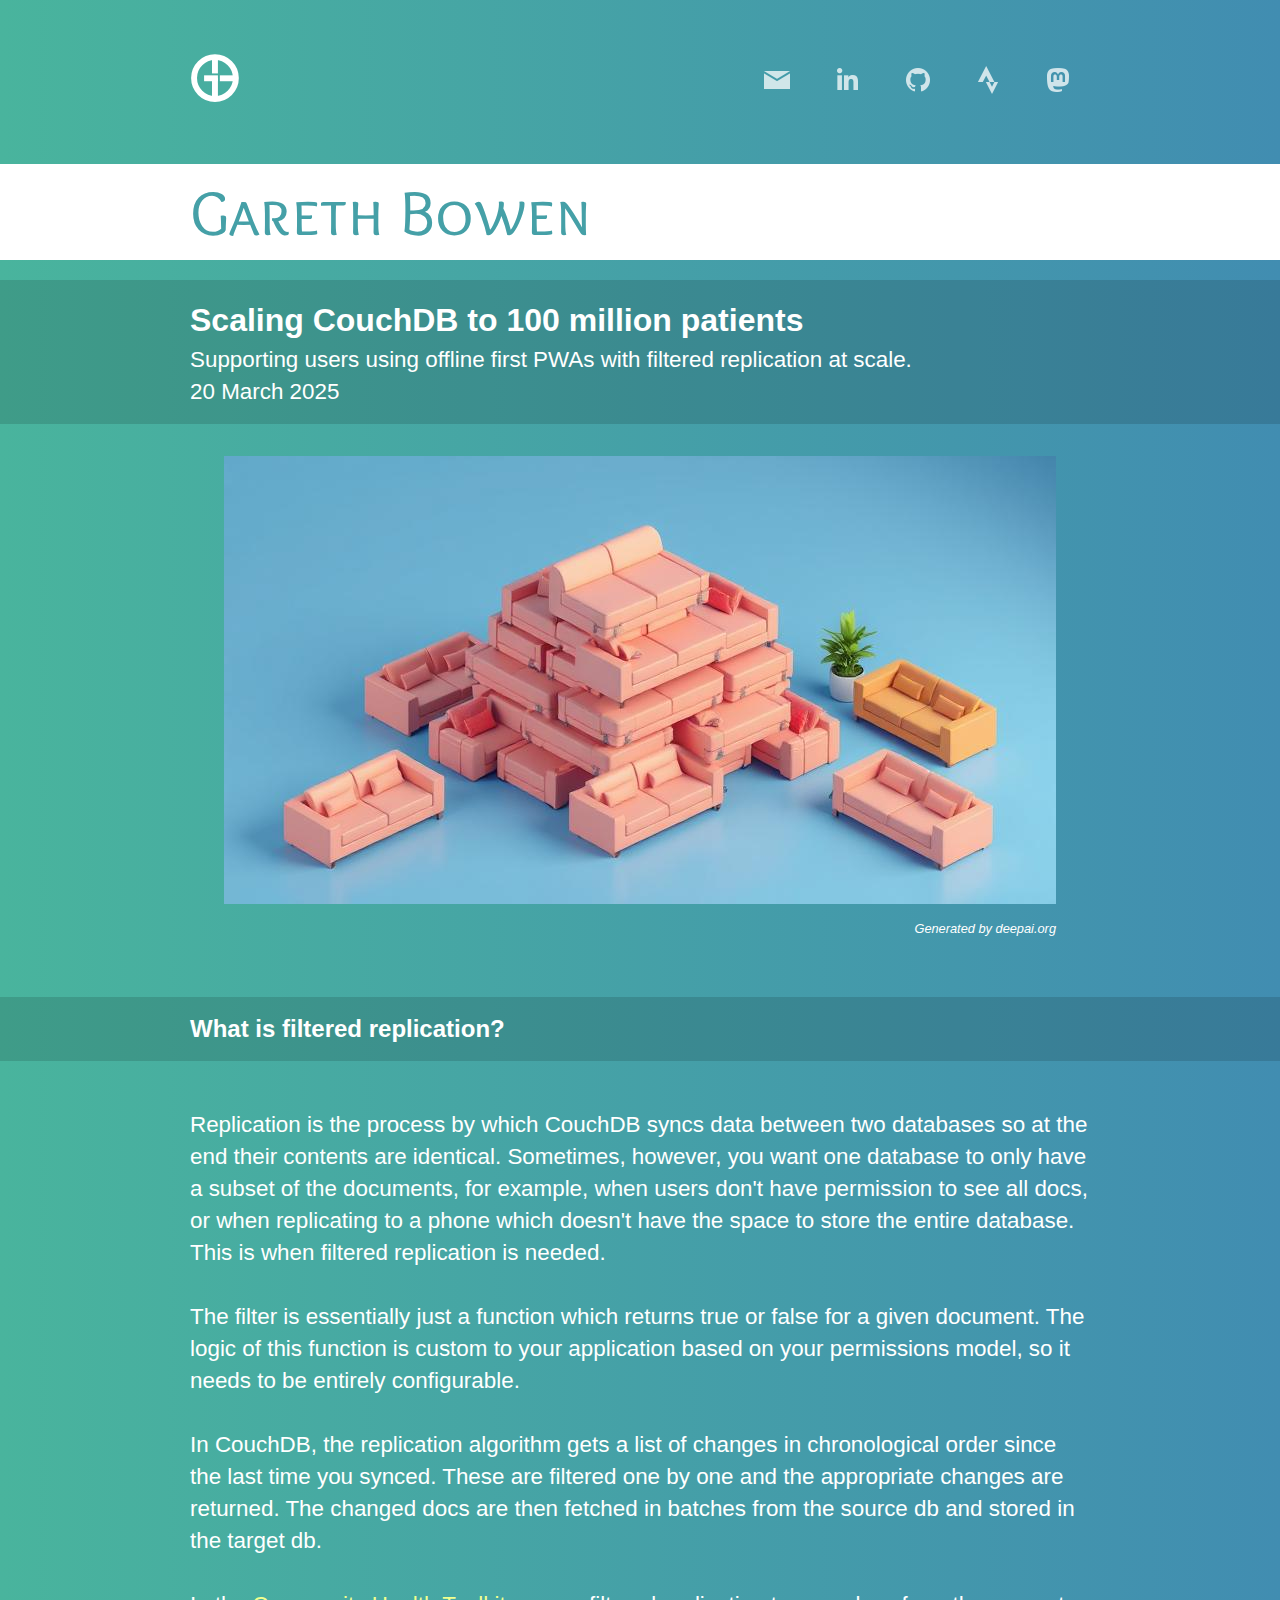
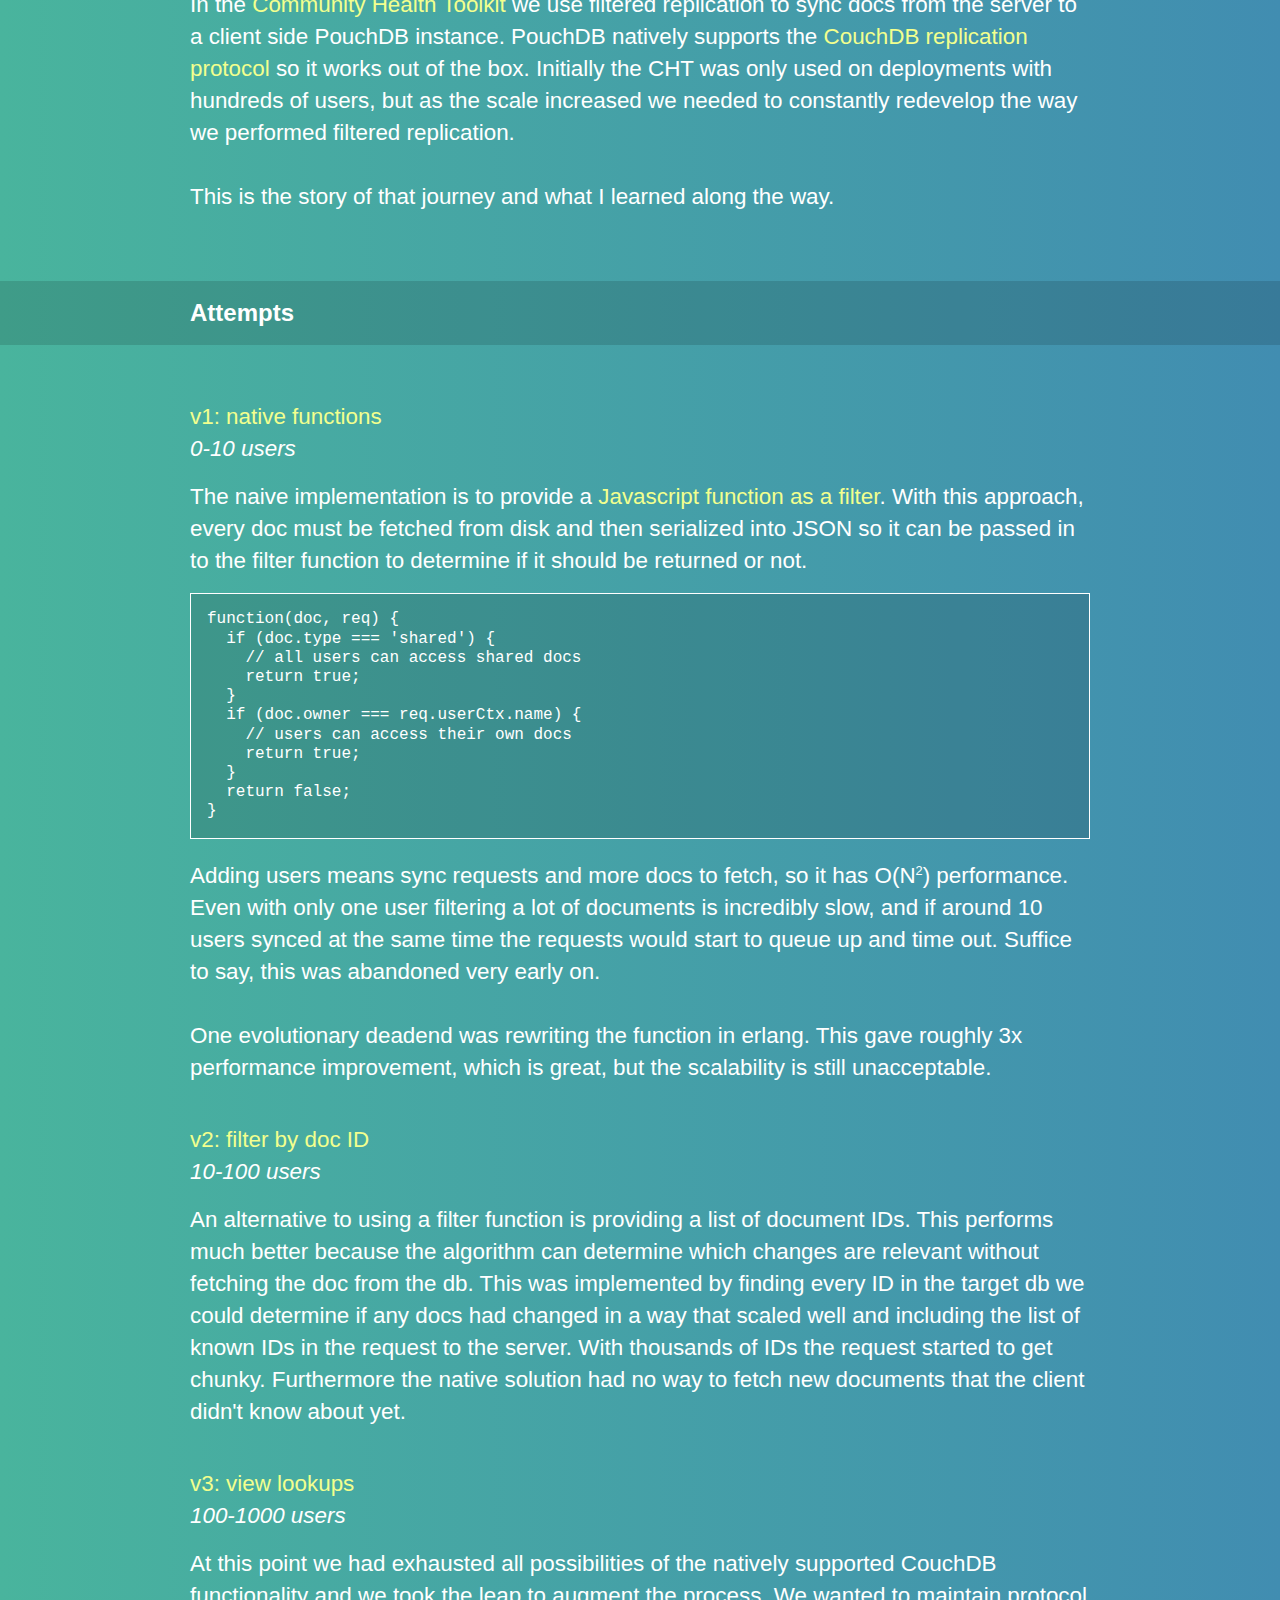
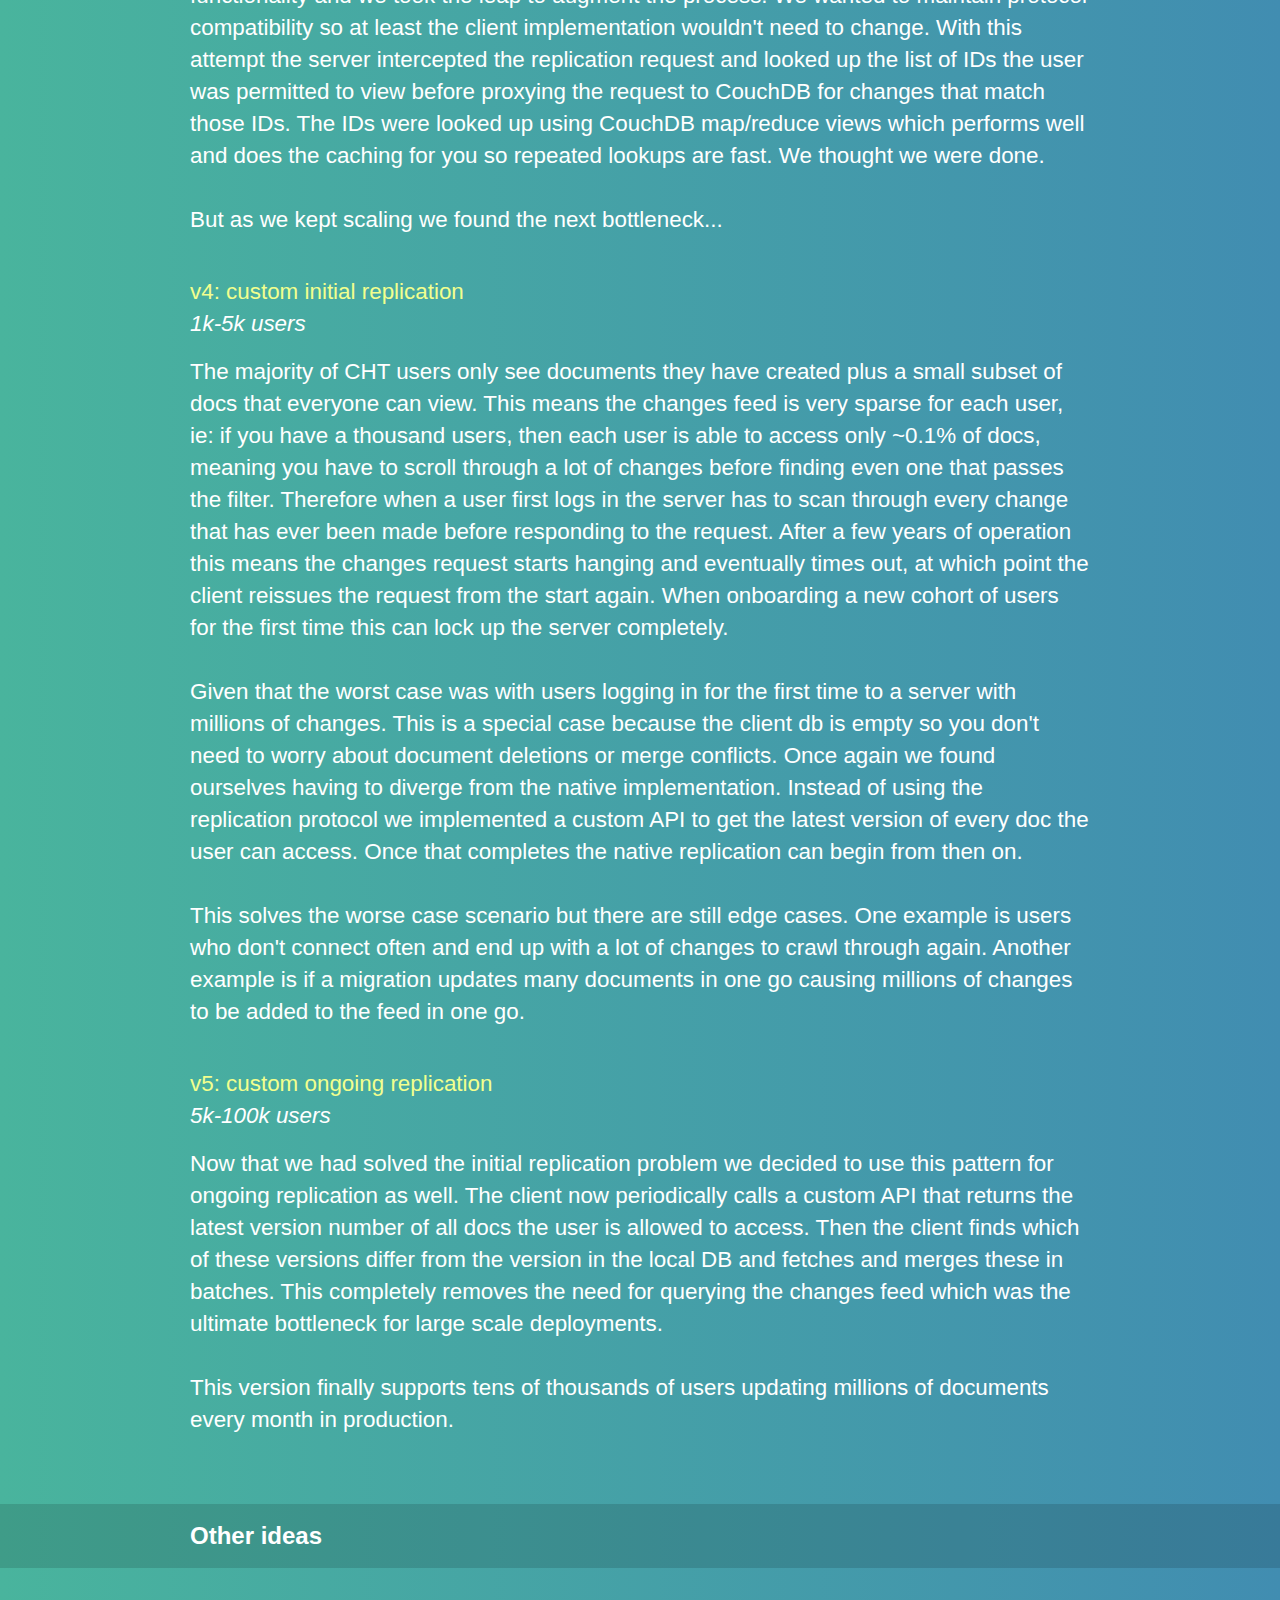
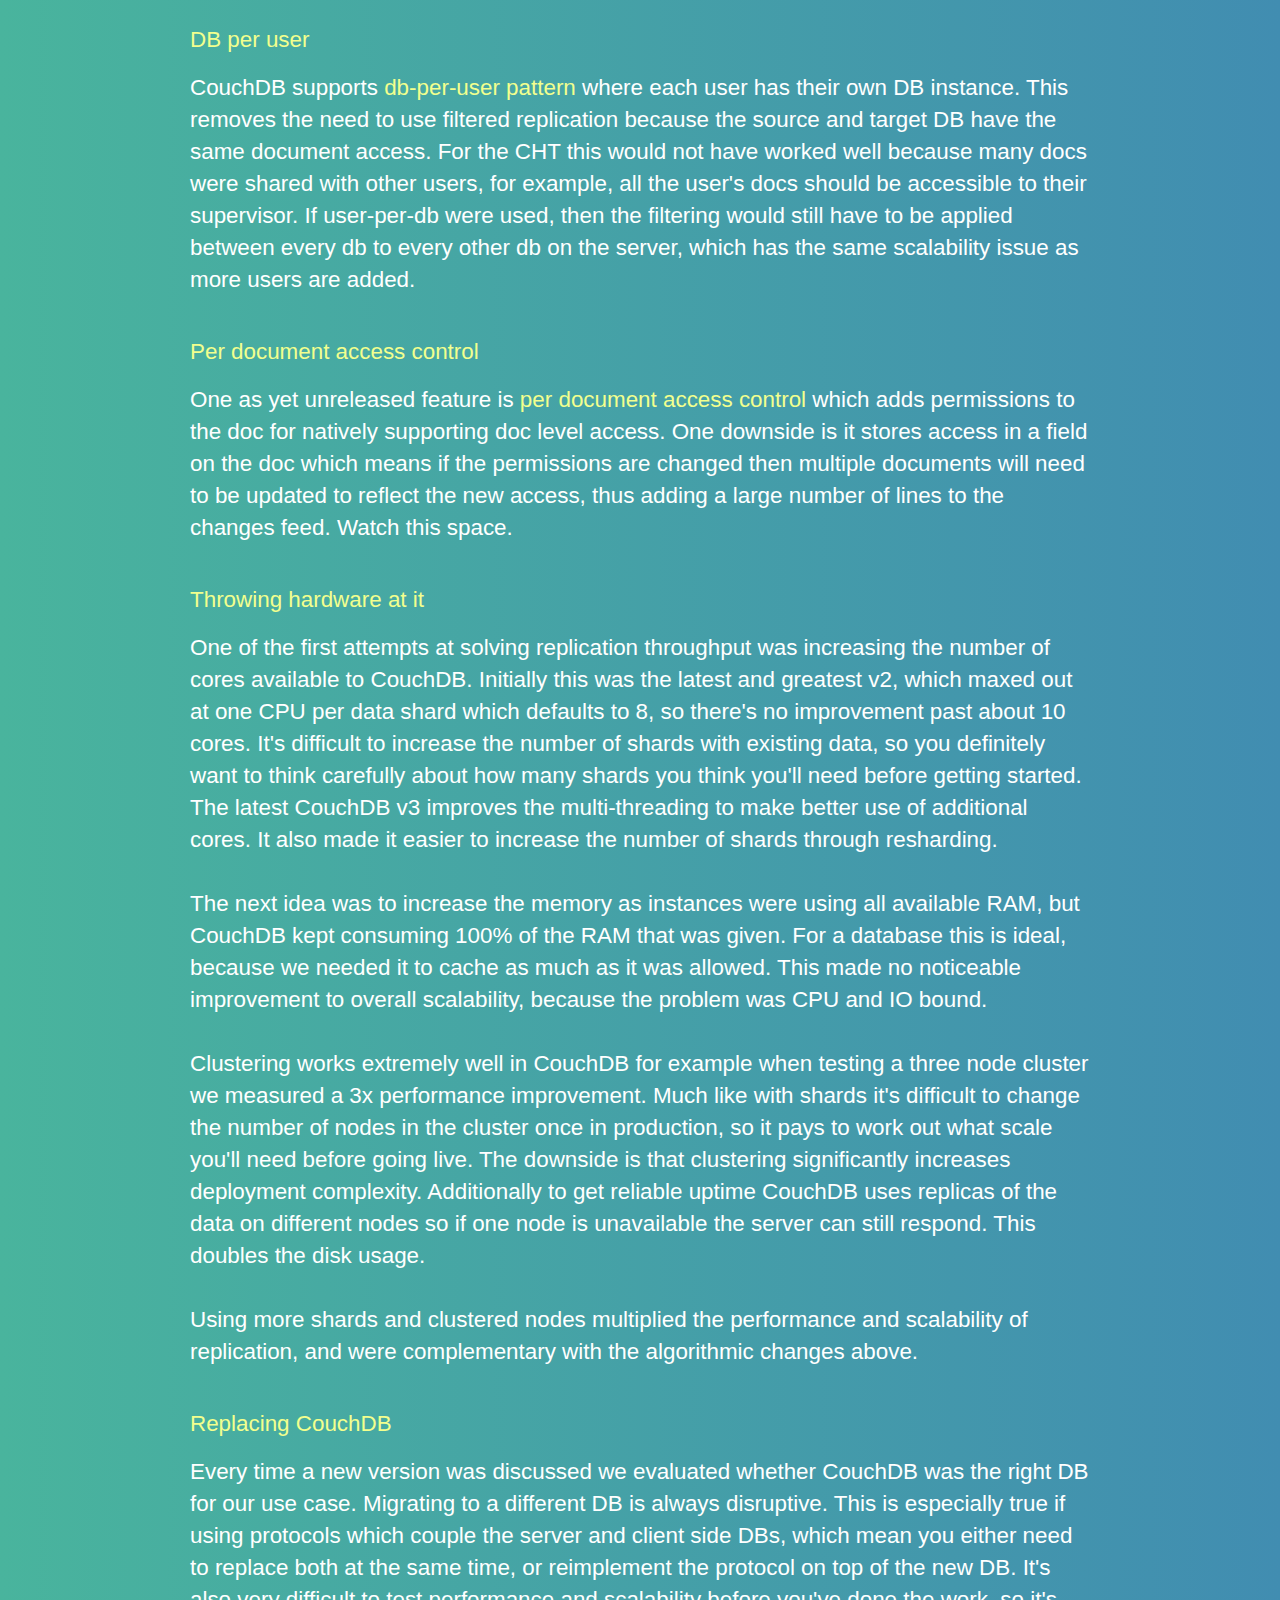
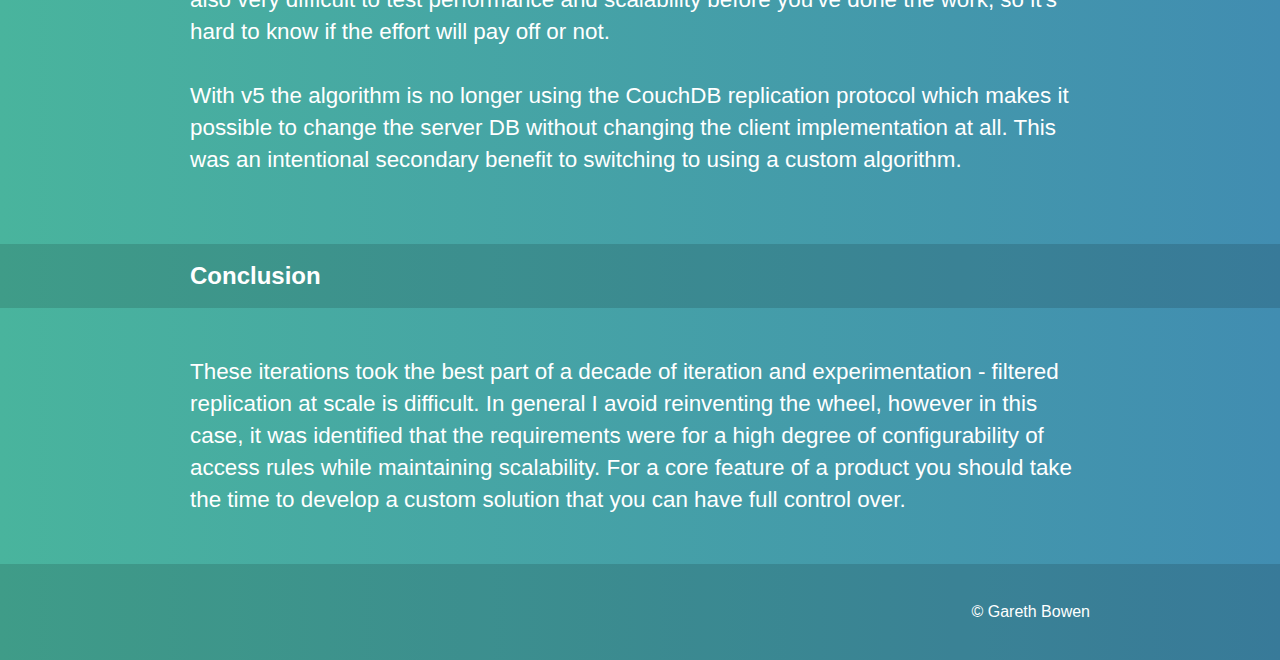
==== commit 97c85615: "fix typos" ====
--- a/couchdb-filtered-replication.html
+++ b/couchdb-filtered-replication.html
@@ -45,7 +45,7 @@
     </div>
     <div class="splash">
       <div>
-        <img src="./photos/scaling-couch.jpg" alt="Scaling CouchDB banner">
+        <img src="./photos/scaling-couch.jpg" alt="Scaling CouchDB banner" height="448" width="832">
         <p class="caption">Generated by deepai.org</p>
       </div>
     </div>
@@ -84,7 +84,7 @@
   }
   return false;
 }</pre>
-        <p>Adding users means sync requests and more docs to fetch, so it has O(N2) performance. Even with only one user filtering a lot of documents is incredibly slow, and if around 10 users synced at the same time the requests would start to queue up and time out. Suffice to say, this was abandoned very early on.</p>
+        <p>Adding users means sync requests and more docs to fetch, so it has O(N<sup>2</sup>) performance. Even with only one user filtering a lot of documents is incredibly slow, and if around 10 users synced at the same time the requests would start to queue up and time out. Suffice to say, this was abandoned very early on.</p>
         <p>One evolutionary deadend was rewriting the function in erlang. This gave roughly 3x performance improvement, which is great, but the scalability is still unacceptable.</p>
         
         <a id="filter-by-doc-id" href="#filter-by-doc-id"><h4>v2: filter by doc ID</h4></a>
@@ -93,7 +93,7 @@
                 
         <a id="view-lookups" href="#view-lookups"><h4>v3: view lookups</h4></a>
         <em>100-1000 users</em>
-        <p>At this point we had exhausted all possibilities of the natively supported CouchDB functionality and we took the leap to augment the process. We wanted to maintain protocol compatibility so at least the client implementation wouldn't need to change. With this attempt the server intercepted the replication request and looked up the list of IDs the user was permitted to view before proxying the request to CouchDB for changes that match those IDs. The IDs were looked up using CouchDB map/reduce views performs well and does the caching for you so repeated lookups are fast so we thought we were done.</p>
+        <p>At this point we had exhausted all possibilities of the natively supported CouchDB functionality and we took the leap to augment the process. We wanted to maintain protocol compatibility so at least the client implementation wouldn't need to change. With this attempt the server intercepted the replication request and looked up the list of IDs the user was permitted to view before proxying the request to CouchDB for changes that match those IDs. The IDs were looked up using CouchDB map/reduce views which performs well and does the caching for you so repeated lookups are fast. We thought we were done.</p>
         <p>But as we kept scaling we found the next bottleneck...</p>
                 
         <a id="custom-initial-replication" href="#custom-initial-replication"><h4>v4: custom initial replication</h4></a>
@@ -124,7 +124,7 @@
         <a id="throwing-hardware-at-it" href="#throwing-hardware-at-it"><h4>Throwing hardware at it</h4></a>
         <p>One of the first attempts at solving replication throughput was increasing the number of cores available to CouchDB. Initially this was the latest and greatest v2, which maxed out at one CPU per data shard which defaults to 8, so there's no improvement past about 10 cores. It's difficult to increase the number of shards with existing data, so you definitely want to think carefully about how many shards you think you'll need before getting started. The latest CouchDB v3 improves the multi-threading to make better use of additional cores. It also made it easier to increase the number of shards through resharding.</p>
         <p>The next idea was to increase the memory as instances were using all available RAM, but CouchDB kept consuming 100% of the RAM that was given. For a database this is ideal, because we needed it to cache as much as it was allowed. This made no noticeable improvement to overall scalability, because the problem was CPU and IO bound.</p>
-        <p>Clustering works extremely well in CouchDB for example when testing a three node cluster we measured a 3x performance improvement. Much like with shards it's difficult to change the number of nodes in the cluster once in production, so it pays to work out what scale you'll need before going live. The downside is that clustering significantly increases deployment complexity. Additionally to get reliable uptime CouchDB uses replicas of the data on different nodes so if one node is unavailable the server can still respond which doubles the double disk usage.</p>
+        <p>Clustering works extremely well in CouchDB for example when testing a three node cluster we measured a 3x performance improvement. Much like with shards it's difficult to change the number of nodes in the cluster once in production, so it pays to work out what scale you'll need before going live. The downside is that clustering significantly increases deployment complexity. Additionally to get reliable uptime CouchDB uses replicas of the data on different nodes so if one node is unavailable the server can still respond. This doubles the disk usage.</p>
         <p>Using more shards and clustered nodes multiplied the performance and scalability of replication, and were complementary with the algorithmic changes above.</p>
 
         <a id="replacing-couchdb" href="#replacing-couchdb"><h4>Replacing CouchDB</h4></a>
--- a/style.css
+++ b/style.css
@@ -51,6 +51,11 @@
   color: #FFF;
 }
 
+sup {
+  vertical-align: revert;
+  font-size: 0.8rem;
+}
+
 .banner h1 {
   font-size: 4rem;
   font-family: "Overlock SC", serif;
@@ -171,6 +176,7 @@
 
 .splash img {
   max-width: 100%;
+  height: auto;
 }
 
 .splash .caption {
